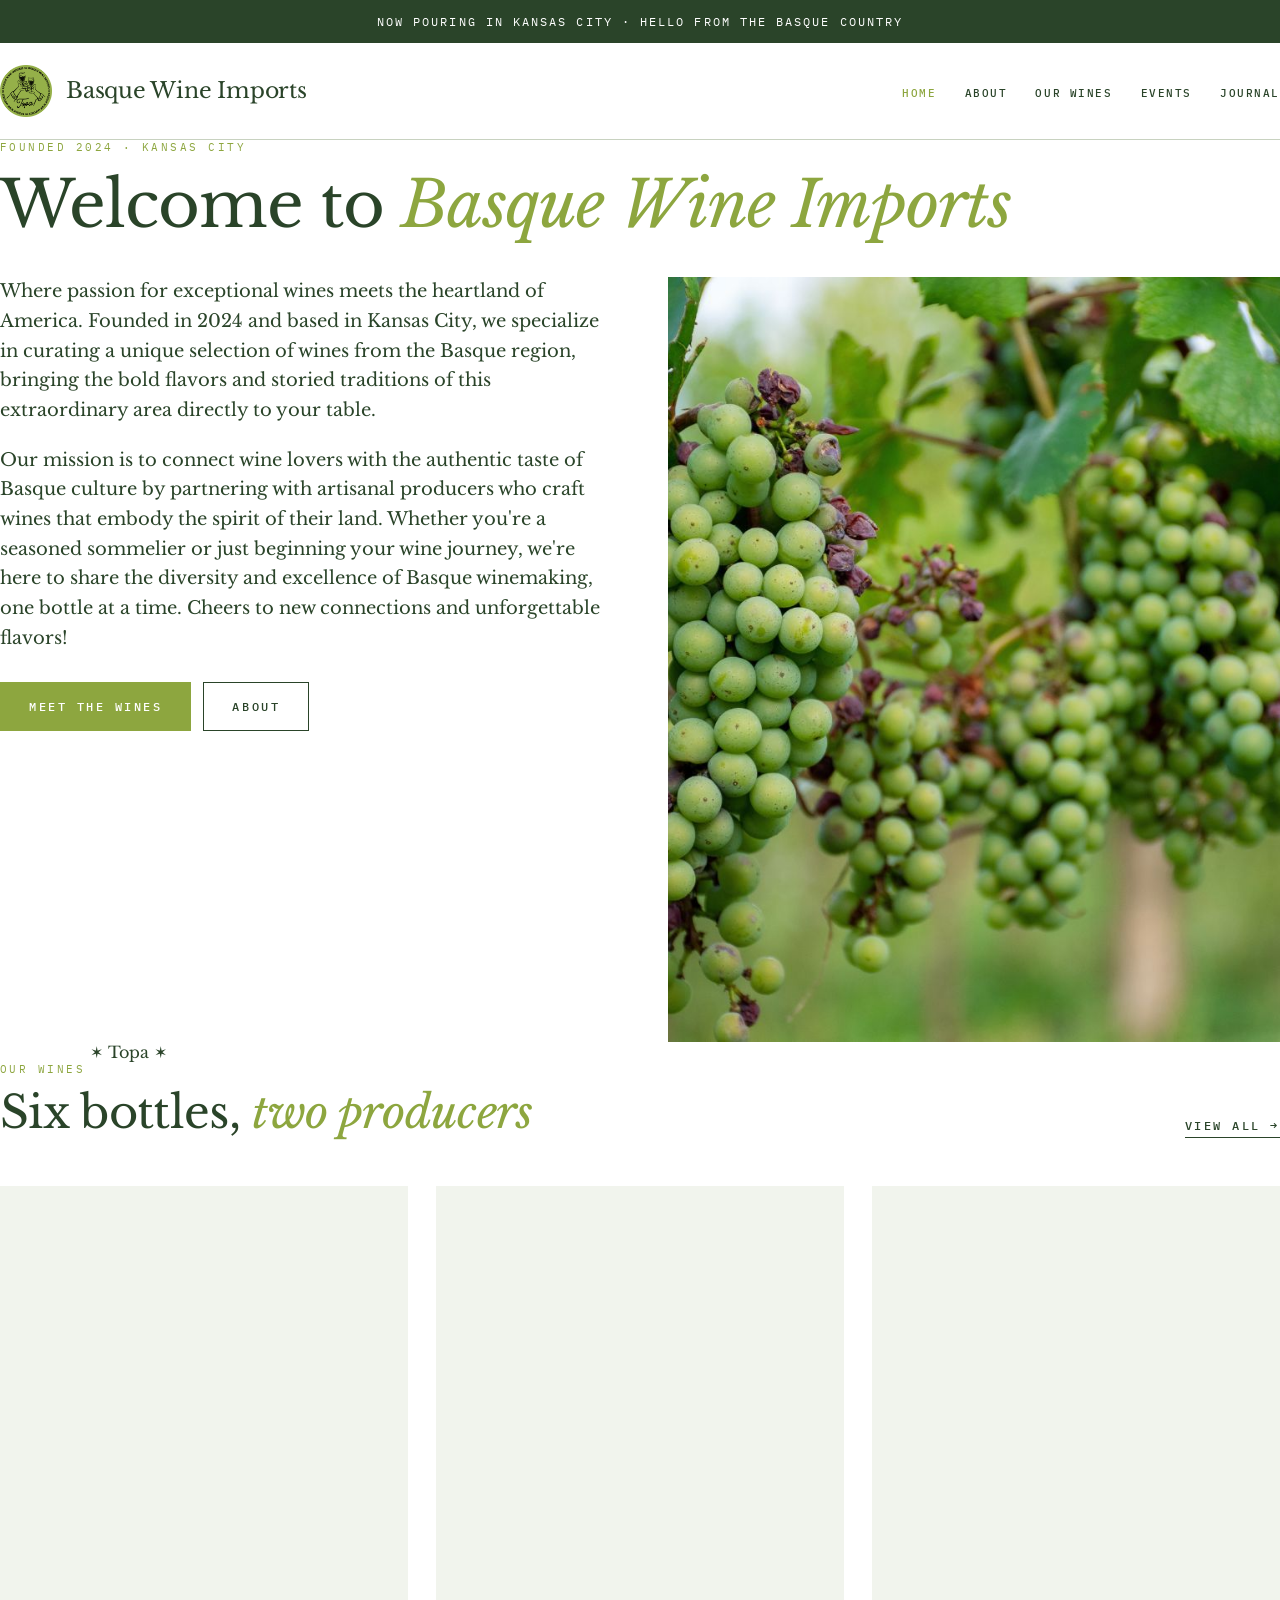
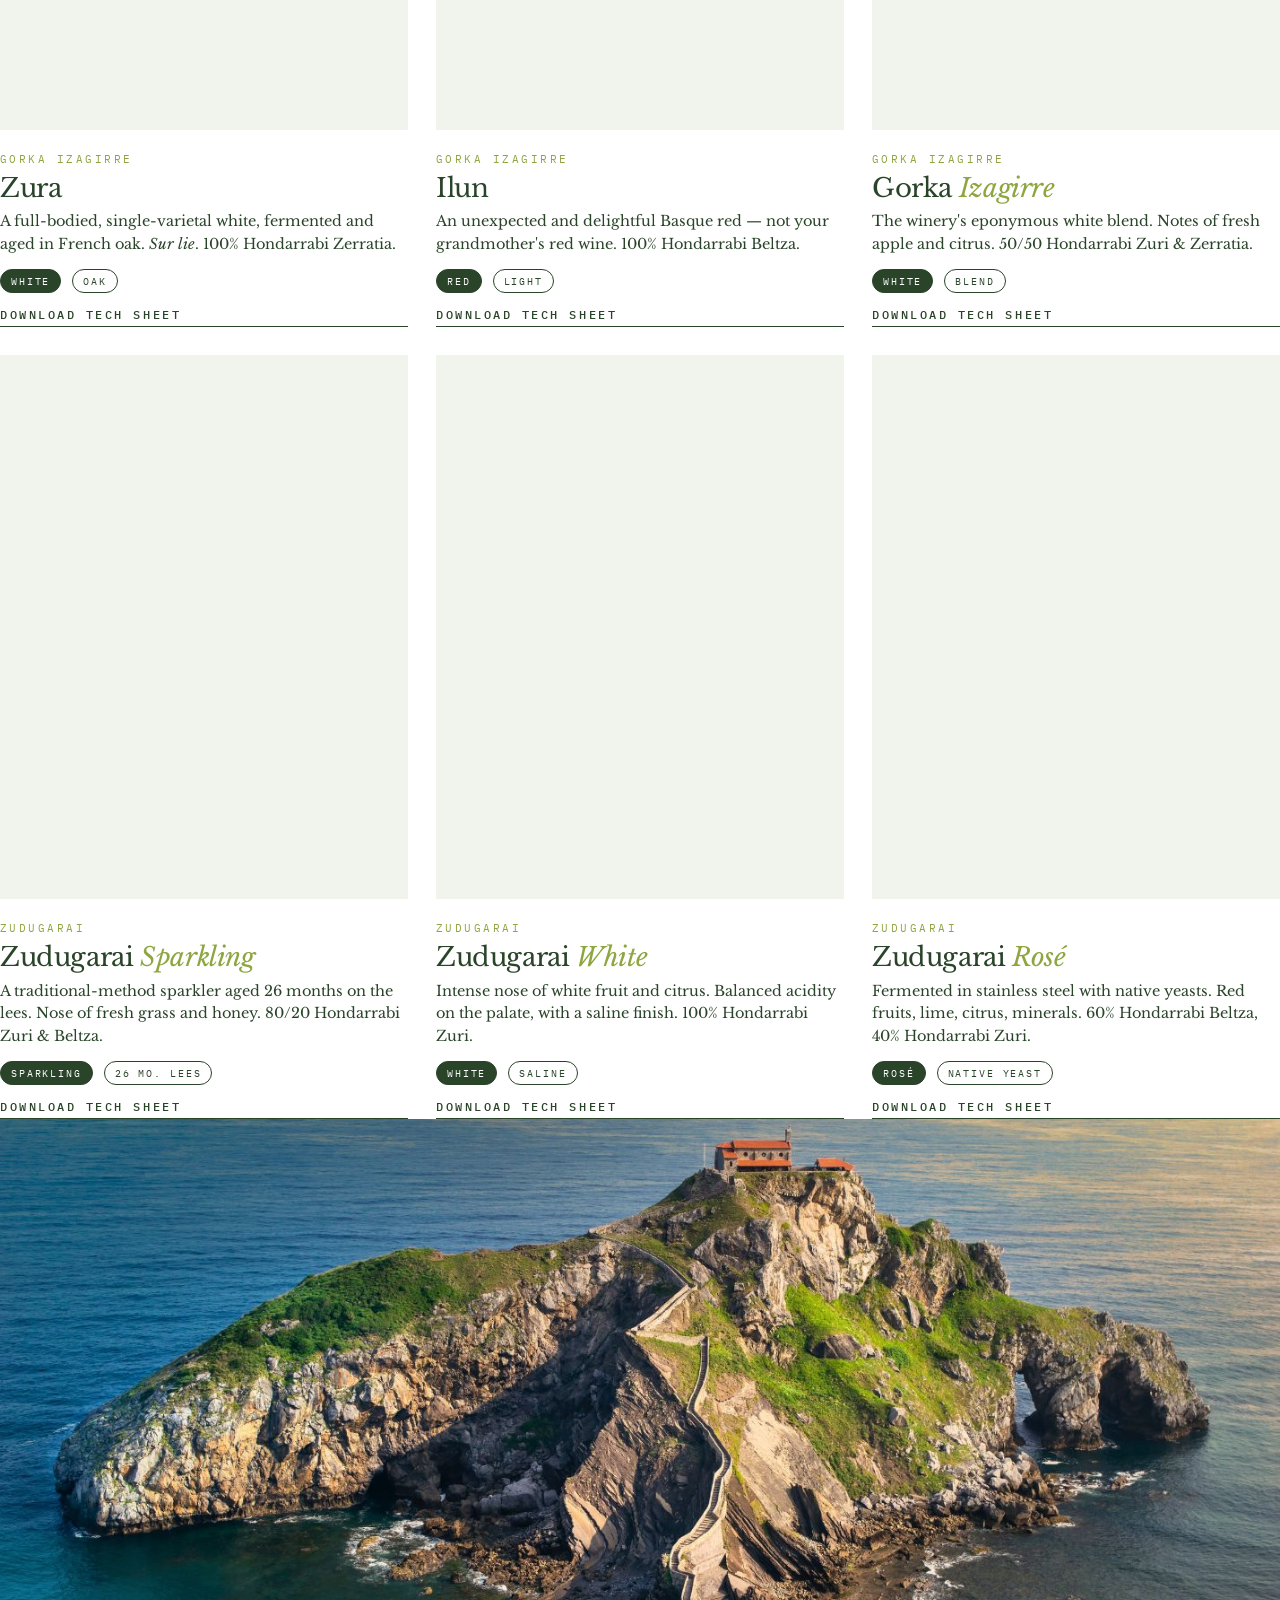
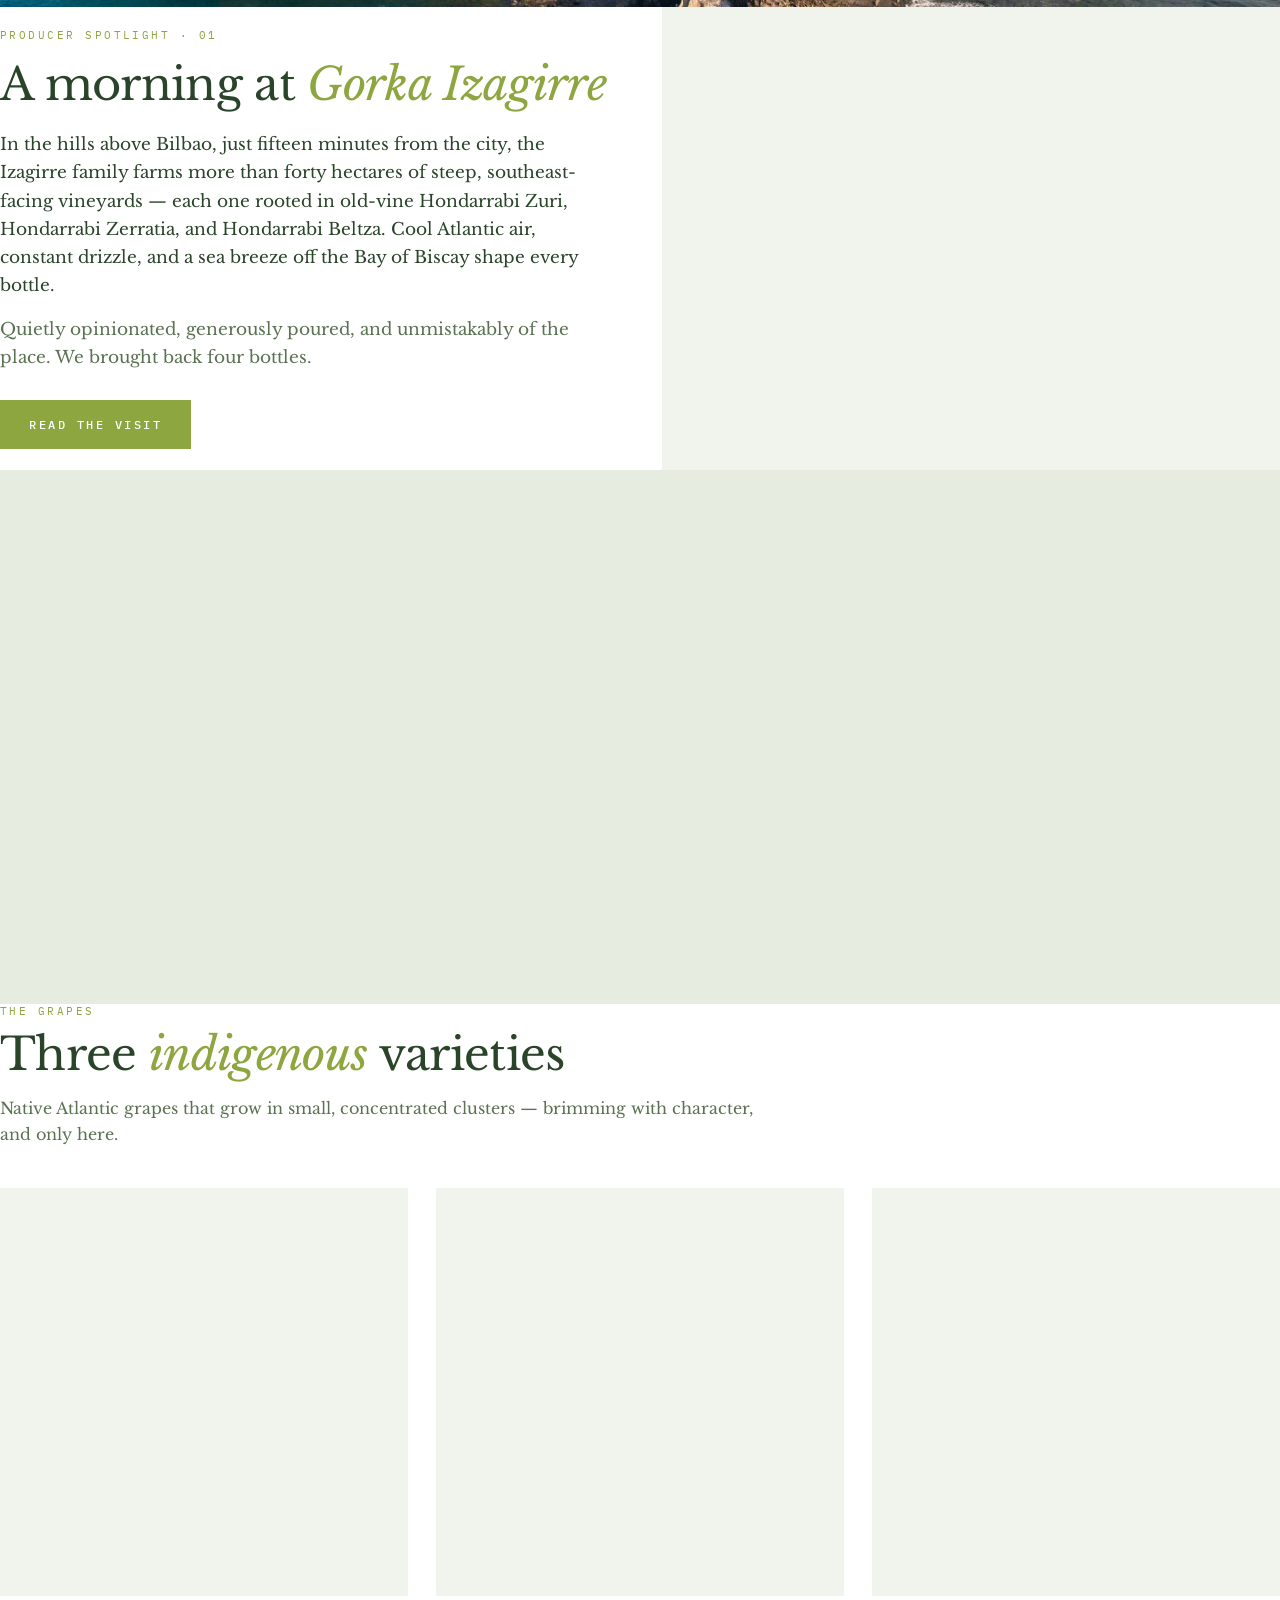
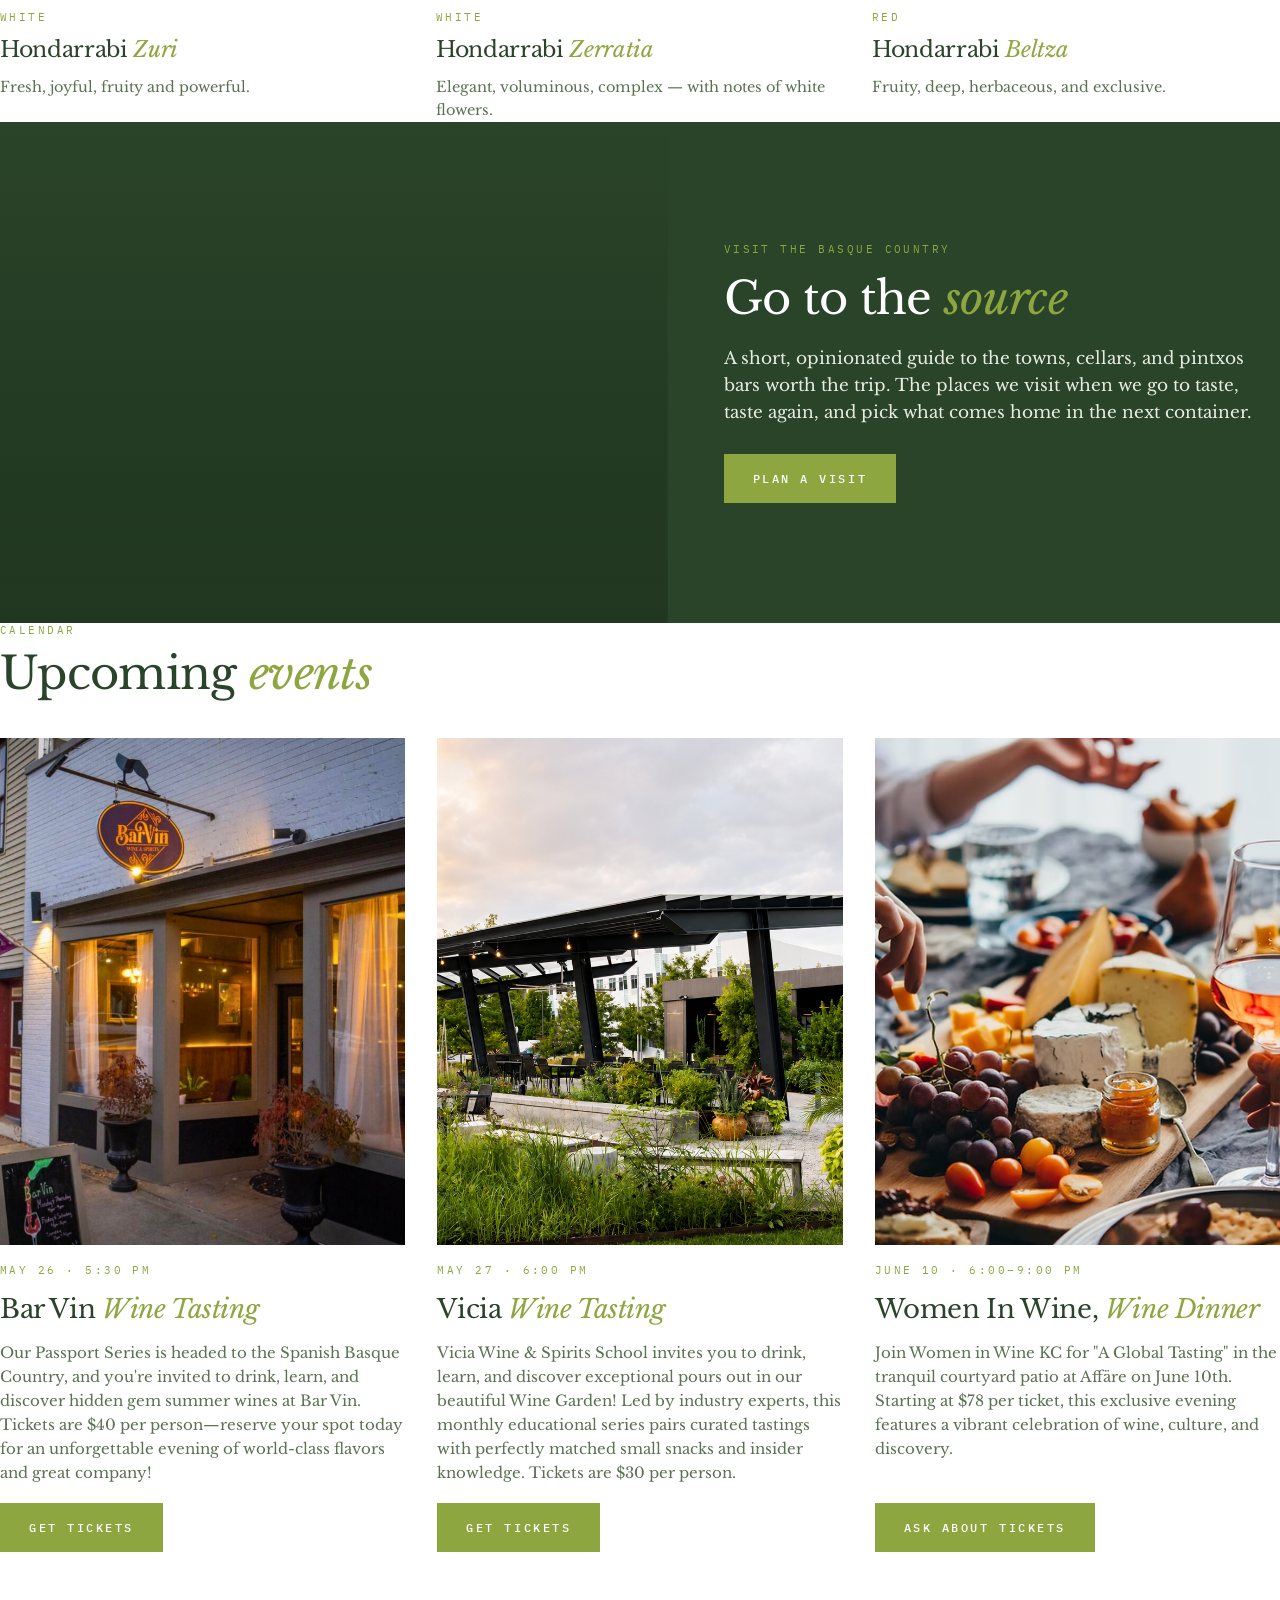
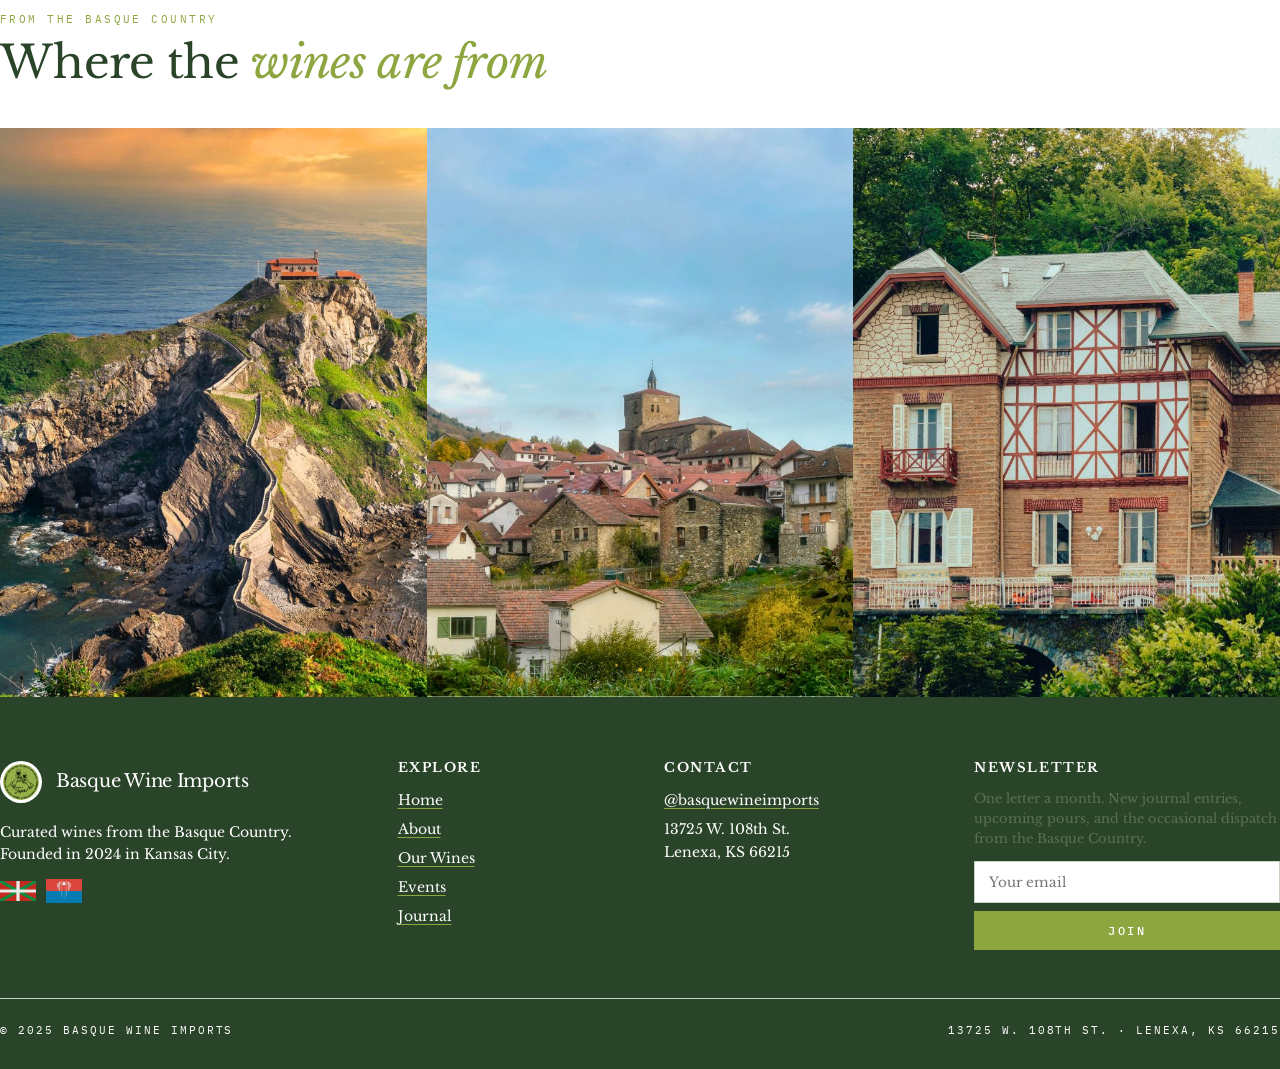
==== index.html @ 201b877d "Initial commit" ====
<!doctype html>
<html lang="en">
<head>
<meta charset="utf-8" />
<meta name="viewport" content="width=device-width, initial-scale=1" />
<title>Basque Wine Imports</title>
<link rel="preconnect" href="https://fonts.googleapis.com" />
<link rel="preconnect" href="https://fonts.gstatic.com" crossorigin />
<link href="https://fonts.googleapis.com/css2?family=Libre+Baskerville:ital,wght@0,400;0,700;1,400&family=IBM+Plex+Mono:wght@400;500&display=swap" rel="stylesheet" />
<style>/* Preview-only formatting nudges */
  .btn:not(.btn--tertiary) { white-space: nowrap; }
  .btn--tertiary { white-space: nowrap; }
  .nav-item a { white-space: nowrap; }
  /* Wine grid cards — consistent vertical rhythm */
  .grid-item { display: flex; flex-direction: column; }
  .grid-item > p { flex: 1; }
  .grid-item > a.btn--tertiary { margin-top: auto; }
</style>
<link rel="stylesheet" href="styles.css" />
</head>
<body>

<!-- ============ Announcement bar ============ -->
<div class="announcement-bar">
  <div class="wrap"><p style="margin:0; padding: 12px 0; text-align:center;">Now pouring in Kansas City · Hello from the Basque Country</p></div>
</div>

<!-- ============ Header ============ -->
<header class="header">
  <div class="wrap" style="display:flex; align-items:center; justify-content:space-between; padding-top: 22px; padding-bottom: 22px;">
    <div style="display:flex; align-items:center; gap: 14px;">
      <img src="assets/topa-logo.webp" alt="" style="width:52px; height:52px;" />
      <h2 class="site-title" style="margin:0; font-size: 22px;"><a href="index.html" style="text-decoration:none;">Basque Wine Imports</a></h2>
    </div>
    <nav style="display:flex; gap: 28px; flex-wrap: nowrap;">
      <div class="nav-item nav-item--active"><a href="index.html">Home</a></div>
      <div class="nav-item"><a href="about.html">About</a></div>
      <div class="nav-item"><a href="wines.html">Our Wines</a></div>
      <div class="nav-item"><a href="events.html">Events</a></div>
      <div class="nav-item"><a href="blog.html">Journal</a></div>
    </nav>
  </div>
</header>

<!-- ============ Hero / Welcome ============ -->
<section class="page-section light">
  <div class="wrap">
    <code style="display:block; margin-bottom: 18px;">Founded 2024 · Kansas City</code>
    <h1 style="margin: 0 0 40px; white-space: nowrap;">Welcome to <em>Basque Wine Imports</em></h1>
    <div style="display:grid; grid-template-columns: 1fr 1fr; gap: 56px; align-items: start;">
      <div>
        <p style="font-size: 18px; line-height: 1.65; margin: 0 0 20px;">Where passion for exceptional wines meets the heartland of America. Founded in 2024 and based in Kansas City, we specialize in curating a unique selection of wines from the Basque region, bringing the bold flavors and storied traditions of this extraordinary area directly to your table.</p>
        <p style="font-size: 18px; line-height: 1.65; margin: 0 0 28px;">Our mission is to connect wine lovers with the authentic taste of Basque culture by partnering with artisanal producers who craft wines that embody the spirit of their land. Whether you're a seasoned sommelier or just beginning your wine journey, we're here to share the diversity and excellence of Basque winemaking, one bottle at a time. Cheers to new connections and unforgettable flavors!</p>
        <div style="display:flex; gap: 12px; flex-wrap: wrap;">
          <a class="btn btn--primary btn--medium" href="wines.html">Meet the wines</a>
          <a class="btn btn--secondary btn--medium" href="about.html">About</a>
        </div>
      </div>
      <div style="aspect-ratio: 4/5; background: #E6ECE0; background-image: url('assets/grapes.jpg'); background-size: cover; background-position: center;"></div>
    </div>
  </div>
</section>

<div class="bwi-rule" style="max-width: 1180px; margin: 0 auto; padding: 0 40px;">✶ Topa ✶</div>

<!-- ============ Our Wines ============ -->
<section class="page-section light">
  <div class="wrap">
    <div style="display:flex; justify-content: space-between; align-items: flex-end; gap: 32px; margin-bottom: 48px;">
      <div>
        <code style="display:block; margin-bottom: 12px;">Our Wines</code>
        <h2 style="margin: 0; white-space: nowrap;">Six bottles, <em>two producers</em></h2>
      </div>
      <a class="btn btn--tertiary btn--medium" href="wines.html" style="flex-shrink:0;">View all →</a>
    </div>

    <div class="products collection-content-wrapper" style="display:grid; grid-template-columns: repeat(3, 1fr); gap: 28px;">

      <article class="grid-item">
        <div style="aspect-ratio: 3/4; background: #F1F4ED url('https://www.gorkaizagirre.com/wp-content/uploads/botella-zura-v2.png') center/contain no-repeat; margin-bottom: 22px;"></div>
        <code style="display:block; margin-bottom: 8px;">Gorka Izagirre</code>
        <h3 class="grid-title" style="font-size: 26px; margin: 0 0 8px;">Zura</h3>
        <p style="margin: 0 0 14px; font-size: 14.5px; line-height: 1.55;">A full-bodied, single-varietal white, fermented and aged in French oak. <em>Sur lie</em>. 100% Hondarrabi Zerratia.</p>
        <div style="margin-bottom: 14px;">
          <span class="bwi-pill bwi-pill--filled">White</span>
          <span class="bwi-pill">Oak</span>
        </div>
        <a class="btn btn--tertiary btn--small" href="assets/tech-sheets/Zura.pdf" target="_blank" rel="noopener">Download tech sheet</a>
      </article>

      <article class="grid-item">
        <div style="aspect-ratio: 3/4; background: #F1F4ED url('https://www.gorkaizagirre.com/wp-content/uploads/botella-ilun.png') center/contain no-repeat; margin-bottom: 22px;"></div>
        <code style="display:block; margin-bottom: 8px;">Gorka Izagirre</code>
        <h3 class="grid-title" style="font-size: 26px; margin: 0 0 8px;">Ilun</h3>
        <p style="margin: 0 0 14px; font-size: 14.5px; line-height: 1.55;">An unexpected and delightful Basque red — not your grandmother's red wine. 100% Hondarrabi Beltza.</p>
        <div style="margin-bottom: 14px;">
          <span class="bwi-pill bwi-pill--filled">Red</span>
          <span class="bwi-pill">Light</span>
        </div>
        <a class="btn btn--tertiary btn--small" href="assets/tech-sheets/Ilun.pdf" target="_blank" rel="noopener">Download tech sheet</a>
      </article>

      <article class="grid-item">
        <div style="aspect-ratio: 3/4; background: #F1F4ED url('https://www.gorkaizagirre.com/wp-content/uploads/botella-gorka-izagirre.png') center/contain no-repeat; margin-bottom: 22px;"></div>
        <code style="display:block; margin-bottom: 8px;">Gorka Izagirre</code>
        <h3 class="grid-title" style="font-size: 26px; margin: 0 0 8px;">Gorka <em>Izagirre</em></h3>
        <p style="margin: 0 0 14px; font-size: 14.5px; line-height: 1.55;">The winery's eponymous white blend. Notes of fresh apple and citrus. 50/50 Hondarrabi Zuri &amp; Zerratia.</p>
        <div style="margin-bottom: 14px;">
          <span class="bwi-pill bwi-pill--filled">White</span>
          <span class="bwi-pill">Blend</span>
        </div>
        <a class="btn btn--tertiary btn--small" href="assets/tech-sheets/Gorka-Izagirre.pdf" target="_blank" rel="noopener">Download tech sheet</a>
      </article>

      <article class="grid-item">
        <div style="aspect-ratio: 3/4; background: #F1F4ED url('https://txakolizudugarai.com/wp-content/uploads/2022/12/Zudugarai-brut-nature-2020-Getariako-Txakolina.png') center/contain no-repeat; margin-bottom: 22px;"></div>
        <code style="display:block; margin-bottom: 8px;">Zudugarai</code>
        <h3 class="grid-title" style="font-size: 26px; margin: 0 0 8px;">Zudugarai <em>Sparkling</em></h3>
        <p style="margin: 0 0 14px; font-size: 14.5px; line-height: 1.55;">A traditional-method sparkler aged 26 months on the lees. Nose of fresh grass and honey. 80/20 Hondarrabi Zuri &amp; Beltza.</p>
        <div style="margin-bottom: 14px;">
          <span class="bwi-pill bwi-pill--filled">Sparkling</span>
          <span class="bwi-pill">26 mo. lees</span>
        </div>
        <a class="btn btn--tertiary btn--small" href="assets/tech-sheets/Zudugarai-Sparkling.pdf" target="_blank" rel="noopener">Download tech sheet</a>
      </article>

      <article class="grid-item">
        <div style="aspect-ratio: 3/4; background: #F1F4ED url('https://txakolizudugarai.com/wp-content/uploads/2020/11/txakoli-zudugarai-blanco-getariako-txakolina.png') center/contain no-repeat; margin-bottom: 22px;"></div>
        <code style="display:block; margin-bottom: 8px;">Zudugarai</code>
        <h3 class="grid-title" style="font-size: 26px; margin: 0 0 8px;">Zudugarai <em>White</em></h3>
        <p style="margin: 0 0 14px; font-size: 14.5px; line-height: 1.55;">Intense nose of white fruit and citrus. Balanced acidity on the palate, with a saline finish. 100% Hondarrabi Zuri.</p>
        <div style="margin-bottom: 14px;">
          <span class="bwi-pill bwi-pill--filled">White</span>
          <span class="bwi-pill">Saline</span>
        </div>
        <a class="btn btn--tertiary btn--small" href="assets/tech-sheets/Zudugarai-White.pdf" target="_blank" rel="noopener">Download tech sheet</a>
      </article>

      <article class="grid-item">
        <div style="aspect-ratio: 3/4; background: #F1F4ED url('https://txakolizudugarai.com/wp-content/uploads/2020/11/txakoli-zudugarai-rosado-getariako-txakolina.png') center/contain no-repeat; margin-bottom: 22px;"></div>
        <code style="display:block; margin-bottom: 8px;">Zudugarai</code>
        <h3 class="grid-title" style="font-size: 26px; margin: 0 0 8px;">Zudugarai <em>Rosé</em></h3>
        <p style="margin: 0 0 14px; font-size: 14.5px; line-height: 1.55;">Fermented in stainless steel with native yeasts. Red fruits, lime, citrus, minerals. 60% Hondarrabi Beltza, 40% Hondarrabi Zuri.</p>
        <div style="margin-bottom: 14px;">
          <span class="bwi-pill bwi-pill--filled">Rosé</span>
          <span class="bwi-pill">Native yeast</span>
        </div>
        <a class="btn btn--tertiary btn--small" href="assets/tech-sheets/Zudugarai-Rose.pdf" target="_blank" rel="noopener">Download tech sheet</a>
      </article>

    </div>
  </div>
</section>

<!-- ============ Full-bleed photo (Basque coast) ============ -->
<section style="padding: 0;">
  <div style="aspect-ratio: 21/8; background: #E6ECE0 url('assets/gaztelugatxe.jpg') center/cover; min-height: 480px;"></div>
</section>

<!-- ============ Producer feature (Gorka Izagirre) ============ -->
<section class="page-section light">
  <div class="wrap">
    <div style="display:grid; grid-template-columns: 1fr 1.2fr; gap: 56px; align-items:center;">
      <div style="padding: 8px 0;">
        <code style="display:block; margin-bottom: 18px;">Producer Spotlight · 01</code>
        <h2 style="margin: 0 0 22px; white-space: nowrap;">A morning at <em>Gorka Izagirre</em></h2>
        <p style="font-size: 17px; line-height: 1.65; color:#2A4429; margin: 0 0 16px;">In the hills above Bilbao, just fifteen minutes from the city, the Izagirre family farms more than forty hectares of steep, southeast-facing vineyards — each one rooted in old-vine Hondarrabi Zuri, Hondarrabi Zerratia, and Hondarrabi Beltza. Cool Atlantic air, constant drizzle, and a sea breeze off the Bay of Biscay shape every bottle.</p>
        <p style="font-size: 17px; line-height: 1.65; color:#5A7152; margin: 0 0 28px;">Quietly opinionated, generously poured, and unmistakably of the place. We brought back four bottles.</p>
        <div>
          <a class="btn btn--primary btn--medium" href="blog.html#post-gorka">Read the visit</a>
        </div>
      </div>
      <div style="aspect-ratio: 4/3; background: #F1F4ED url('https://www.gorkaizagirre.com/wp-content/uploads/bodega-portada.jpg') center/cover;"></div>
    </div>
  </div>
</section>

<!-- ============ Gorka Izagirre photo strip ============ -->
<section style="padding: 0;">
  <div style="display:grid; grid-template-columns: 1fr 1fr 1fr; gap: 0;">
    <div style="aspect-ratio: 4/5; background: #E6ECE0 url('https://www.gorkaizagirre.com/wp-content/uploads/vinedos-1.jpg') center/cover;"></div>
    <div style="aspect-ratio: 4/5; background: #E6ECE0 url('https://www.gorkaizagirre.com/wp-content/uploads/bodega-card-4.jpg') center/cover;"></div>
    <div style="aspect-ratio: 4/5; background: #E6ECE0 url('https://www.gorkaizagirre.com/wp-content/uploads/gorka-izagirre-home-momento.jpg') center/cover;"></div>
  </div>
</section>

<!-- ============ Hondarrabi varieties ============ -->
<section class="page-section light">
  <div class="wrap">
    <div style="margin-bottom: 40px; max-width: 70ch;">
      <code style="display:block; margin-bottom: 12px;">The Grapes</code>
      <h2 style="margin: 0 0 16px; white-space: nowrap;">Three <em>indigenous</em> varieties</h2>
      <p style="font-size: 16px; line-height: 1.65; color:#5A7152; margin: 0;">Native Atlantic grapes that grow in small, concentrated clusters — brimming with character, and only here.</p>
    </div>
    <div style="display:grid; grid-template-columns: repeat(3, 1fr); gap: 28px;">
      <article style="display:flex; flex-direction:column; gap: 14px;">
        <div style="aspect-ratio: 1/1; background: #F1F4ED url('https://www.gorkaizagirre.com/wp-content/uploads/vinedos-hondarrabi-zuri.jpg') center/cover;"></div>
        <code style="display:block;">White</code>
        <h3 style="font-size: 22px; margin: 0;">Hondarrabi <em>Zuri</em></h3>
        <p style="margin: 0; font-size: 14.5px; line-height: 1.6; color:#5A7152;">Fresh, joyful, fruity and powerful.</p>
      </article>
      <article style="display:flex; flex-direction:column; gap: 14px;">
        <div style="aspect-ratio: 1/1; background: #F1F4ED url('https://www.gorkaizagirre.com/wp-content/uploads/vinedos-hondarrabi-zerratia.jpg') center/cover;"></div>
        <code style="display:block;">White</code>
        <h3 style="font-size: 22px; margin: 0;">Hondarrabi <em>Zerratia</em></h3>
        <p style="margin: 0; font-size: 14.5px; line-height: 1.6; color:#5A7152;">Elegant, voluminous, complex — with notes of white flowers.</p>
      </article>
      <article style="display:flex; flex-direction:column; gap: 14px;">
        <div style="aspect-ratio: 1/1; background: #F1F4ED url('https://www.gorkaizagirre.com/wp-content/uploads/vinedos-hondarrabi-beltza.jpg') center/cover;"></div>
        <code style="display:block;">Red</code>
        <h3 style="font-size: 22px; margin: 0;">Hondarrabi <em>Beltza</em></h3>
        <p style="margin: 0; font-size: 14.5px; line-height: 1.6; color:#5A7152;">Fruity, deep, herbaceous, and exclusive.</p>
      </article>
    </div>
  </div>
</section>

<!-- ============ Visit the Basque Country ============ -->
<section class="page-section dark" style="background:#2A4429; color:#FFFFFF;">
  <div class="wrap" style="display:grid; grid-template-columns: 1.2fr 1fr; gap: 56px; align-items:center;">
    <div style="background-image: url('https://images.squarespace-cdn.com/content/v1/67842d17afa23d688ef14f3f/91903890-eb4f-4409-9a86-0eae2a37b13c/3+of+5.jpg?format=2500w'), linear-gradient(180deg, #2A4429, #1a2d19); background-size: cover; background-position: center; aspect-ratio: 4/3; position: relative;">
      <div style="position:absolute; inset:0; background: linear-gradient(180deg, rgba(42,68,41,0.15) 0%, rgba(42,68,41,0.45) 100%);"></div>
    </div>
    <div style="color:#FFFFFF;">
      <code style="display:block; margin-bottom: 18px; color:#8DA63F;">Visit the Basque Country</code>
      <h2 style="margin: 0 0 22px; color:#FFFFFF; white-space: nowrap;">Go to the <em style="color:#8DA63F;">source</em></h2>
      <p style="font-size: 17px; line-height: 1.6; color:#E6ECE0; margin: 0 0 28px;">A short, opinionated guide to the towns, cellars, and pintxos bars worth the trip. The places we visit when we go to taste, taste again, and pick what comes home in the next container.</p>
      <div>
        <a class="btn btn--primary btn--medium" href="events.html#trip-2027">Plan a visit</a>
      </div>
    </div>
  </div>
</section>

<!-- ============ Upcoming Events ============ -->
<section class="page-section light">
  <div class="wrap">
    <div style="margin-bottom: 40px;">
      <code style="display:block; margin-bottom: 12px;">Calendar</code>
      <h2 style="margin: 0; white-space: nowrap;">Upcoming <em>events</em></h2>
    </div>

    <div style="display:grid; grid-template-columns: repeat(3, 1fr); gap: 32px;">

      <article style="display:flex; flex-direction:column; gap: 18px;">
        <div style="aspect-ratio: 4/5; background: #F1F4ED url('assets/bar-vin.jpg') center/cover;"></div>
        <code style="display:block;">May 26 · 5:30 PM</code>
        <h3 style="font-size: 26px; margin: 0;">Bar Vin <em>Wine Tasting</em></h3>
        <p style="margin: 0; font-size: 15px; line-height: 1.6; color:#5A7152;">Our Passport Series is headed to the Spanish Basque Country, and you're invited to drink, learn, and discover hidden gem summer wines at Bar Vin. Tickets are $40 per person—reserve your spot today for an unforgettable evening of world-class flavors and great company!</p>
        <div style="margin-top: auto;">
          <a class="btn btn--primary btn--small" href="https://square.link/u/QClNl3Ca" target="_blank" rel="noopener">Get tickets</a>
        </div>
      </article>

      <article style="display:flex; flex-direction:column; gap: 18px;">
        <div style="aspect-ratio: 4/5; background: #F1F4ED url('assets/vicia-garden.jpg') center/cover;"></div>
        <code style="display:block;">May 27 · 6:00 PM</code>
        <h3 style="font-size: 26px; margin: 0;">Vicia <em>Wine Tasting</em></h3>
        <p style="margin: 0; font-size: 15px; line-height: 1.6; color:#5A7152;">Vicia Wine &amp; Spirits School invites you to drink, learn, and discover exceptional pours out in our beautiful Wine Garden! Led by industry experts, this monthly educational series pairs curated tastings with perfectly matched small snacks and insider knowledge. Tickets are $30 per person.</p>
        <div style="margin-top: auto;">
          <a class="btn btn--primary btn--small" href="https://www.opentable.com/r/vicia-saint-louis" target="_blank" rel="noopener">Get tickets</a>
        </div>
      </article>

      <article style="display:flex; flex-direction:column; gap: 18px;">
        <div style="aspect-ratio: 4/5; background: #F1F4ED url('assets/women-in-wine.avif') center/cover;"></div>
        <code style="display:block;">June 10 · 6:00–9:00 PM</code>
        <h3 style="font-size: 26px; margin: 0;">Women In Wine, <em>Wine Dinner</em></h3>
        <p style="margin: 0; font-size: 15px; line-height: 1.6; color:#5A7152;">Join Women in Wine KC for "A Global Tasting" in the tranquil courtyard patio at Affäre on June 10th. Starting at $78 per ticket, this exclusive evening features a vibrant celebration of wine, culture, and discovery.</p>
        <div style="margin-top: auto;">
          <a class="btn btn--primary btn--small" href="about.html#contact">Ask about tickets</a>
        </div>
      </article>

    </div>
  </div>
</section>

<!-- ============ Photo gallery before footer ============ -->
<section class="page-section light" style="padding-top: 60px; padding-bottom: 0;">
  <div class="wrap" style="margin-bottom: 40px;">
    <code style="display:block; margin-bottom: 12px;">From the Basque Country</code>
    <h2 style="margin: 0; white-space: nowrap;">Where the <em>wines are from</em></h2>
  </div>
</section>

<!-- ============ Photo strip (Basque country) ============ -->
<section style="padding: 0;">
  <div style="display:grid; grid-template-columns: repeat(3, 1fr); gap: 0;">
    <div style="aspect-ratio: 3/4; background:#E6ECE0 url('assets/gaztelugatxe.jpg') center/cover;"></div>
    <div style="aspect-ratio: 3/4; background:#E6ECE0 url('assets/basque-village.jpg') center/cover;"></div>
    <div style="aspect-ratio: 3/4; background:#E6ECE0 url('assets/basque-villa.jpg') center/cover;"></div>
  </div>
</section>

<!-- ============ Footer ============ -->
<footer class="site-footer">
  <div class="wrap" style="padding: 64px 0 32px;">
    <div style="display:grid; grid-template-columns: 1.6fr 1fr 1.2fr 1.4fr; gap: 48px; align-items: start;">
      <div>
        <div style="display:flex; align-items:center; gap: 14px; margin-bottom: 18px;">
          <img src="assets/topa-logo.webp" alt="" style="width:42px; height:42px; background:#FFFFFF; border-radius: 999px; padding: 3px;" />
          <h3 style="font-size: 18px; margin: 0; white-space: nowrap;">Basque Wine Imports</h3>
        </div>
        <p style="font-size: 14px; line-height: 1.6; max-width: 38ch;">Curated wines from the Basque Country. Founded in 2024 in Kansas City.</p>
        <div style="display: flex; gap: 10px; align-items: center; margin-top: 14px;">
          <img src="assets/basque-flag.png" alt="Ikurriña — Basque flag" title="Topa — a nod to the Basque Country" style="width: 36px; height: auto; display: block; opacity: 0.9;" />
          <img src="assets/kc-flag.png" alt="Kansas City flag" title="Home base — Kansas City" style="width: 36px; height: auto; display: block; opacity: 0.9;" />
        </div>
      </div>
      <div>
        <h4 style="font-size: 13px; margin: 0 0 14px; letter-spacing: 0.12em; text-transform: uppercase;">Explore</h4>
        <p style="margin: 6px 0; font-size: 14px;"><a href="index.html">Home</a></p>
        <p style="margin: 6px 0; font-size: 14px;"><a href="about.html">About</a></p>
        <p style="margin: 6px 0; font-size: 14px;"><a href="wines.html">Our Wines</a></p>
        <p style="margin: 6px 0; font-size: 14px;"><a href="events.html">Events</a></p>
        <p style="margin: 6px 0; font-size: 14px;"><a href="blog.html">Journal</a></p>
      </div>
      <div>
        <h4 style="font-size: 13px; margin: 0 0 14px; letter-spacing: 0.12em; text-transform: uppercase;">Contact</h4>
        <p style="margin: 6px 0; font-size: 14px;"><a href="http://instagram.com/basquewineimports">@basquewineimports</a></p>
        <p style="margin: 6px 0; font-size: 14px;">13725 W. 108th St.<br/>Lenexa, KS 66215</p>
      </div>
      <div>
        <h4 style="font-size: 13px; margin: 0 0 14px; letter-spacing: 0.12em; text-transform: uppercase;">Newsletter</h4>
        <p style="font-size: 13px; line-height: 1.55; margin: 0 0 12px; color:#5A7152;">One letter a month. New journal entries, upcoming pours, and the occasional dispatch from the Basque Country.</p>
        <div class="form-wrapper newsletter-form">
          <div style="display:flex; flex-direction: column; gap: 8px;">
            <input class="newsletter-input" type="email" placeholder="Your email" style="width:100%; padding: 0.7rem 0.85rem !important; font-size: 0.85rem !important;" />
            <button class="btn btn--primary btn--small" type="button" style="padding: 0.7rem 1rem !important;">Join</button>
          </div>
        </div>
      </div>
    </div>
    <hr style="margin: 48px 0 24px;" />
    <div style="display:flex; justify-content: space-between; font-family: 'IBM Plex Mono', monospace; font-size: 11px; letter-spacing:0.18em; text-transform: uppercase;">
      <span>© 2025 Basque Wine Imports</span>
      <span>13725 W. 108th St. · Lenexa, KS 66215</span>
    </div>
  </div>
</footer>

</body>
</html>
---- styles.css ----
/* ============================================================
   BASQUE WINE IMPORTS
   Design tokens · type scale · core components
   ------------------------------------------------------------
   Palette:  Moss & Forest
   Type:     Libre Baskerville (serif) + IBM Plex Mono (labels)
   ============================================================ */

@import url('https://fonts.googleapis.com/css2?family=Libre+Baskerville:ital,wght@0,400;0,700;1,400&family=IBM+Plex+Mono:wght@400;500&display=swap');

:root {
  --moss:    #8DA63F;   /* accent — logo green */
  --forest:  #2A4429;   /* anchor — headings & text */
  --sage:    #5A7152;   /* muted text */
  --mist:    #E6ECE0;   /* surface — cards, callouts */
  --rule:    #C8D2C0;   /* hairline borders */
  --white:   #FFFFFF;
}

* { box-sizing: border-box; }

body {
  margin: 0;
  background: var(--white);
  color: var(--forest);
  font-family: "Libre Baskerville", "Hoefler Text", Georgia, serif;
  -webkit-font-smoothing: antialiased;
  text-rendering: optimizeLegibility;
}

/* ---------- Typography ---------- */

h1, h2, h3, h4, h5, h6 {
  font-family: "Libre Baskerville", "Hoefler Text", Georgia, serif;
  color: var(--forest);
  font-weight: 400;
  letter-spacing: -0.015em;
  line-height: 1.1;
  margin: 0 0 0.6em;
}

h1 { font-size: clamp(2.5rem, 5vw, 4.5rem); line-height: 1.02; }
h2 { font-size: clamp(2rem, 3.5vw, 3rem); }
h3 { font-size: clamp(1.5rem, 2.4vw, 2rem); }
h4 { font-size: 1.4rem; font-weight: 700; letter-spacing: 0; }

/* Italics in headings get the moss accent */
h1 em, h2 em, h3 em, h4 em,
h1 i,  h2 i,  h3 i,  h4 i {
  font-style: italic;
  color: var(--moss);
}

p, li { line-height: 1.65; }

/* Eyebrows / small caps labels — wrap text in <code>. */
code {
  font-family: "IBM Plex Mono", ui-monospace, "SFMono-Regular", Menlo, monospace;
  font-size: 0.7rem;
  letter-spacing: 0.22em;
  text-transform: uppercase;
  color: var(--moss);
  background: transparent;
  padding: 0;
}

figcaption {
  font-family: "Libre Baskerville", Georgia, serif;
  font-style: italic;
  font-size: 0.85rem;
  color: var(--sage);
  line-height: 1.5;
}

blockquote {
  font-family: "Libre Baskerville", Georgia, serif;
  font-style: italic;
  color: var(--forest);
  border-left: 2px solid var(--moss);
  padding-left: 1.5rem;
  font-size: 1.3rem;
  line-height: 1.45;
  margin: 2rem 0;
}

/* ---------- Links ---------- */

a {
  color: var(--forest);
  text-decoration: underline;
  text-decoration-color: var(--moss);
  text-decoration-thickness: 1px;
  text-underline-offset: 3px;
  transition: color 160ms ease, text-decoration-color 160ms ease;
}
a:hover {
  color: var(--moss);
  text-decoration-color: var(--forest);
}

/* ---------- Header & nav ---------- */

.header {
  background: var(--white);
  border-bottom: 1px solid var(--rule);
}

.site-title,
.site-title a {
  font-family: "Libre Baskerville", Georgia, serif;
  font-weight: 400;
  color: var(--forest);
  letter-spacing: -0.01em;
  text-decoration: none;
}

.nav-item a {
  font-family: "IBM Plex Mono", monospace;
  font-size: 0.7rem;
  letter-spacing: 0.14em;
  text-transform: uppercase;
  color: var(--forest);
  text-decoration: none;
  font-weight: 500;
  white-space: nowrap;
  transition: color 160ms ease;
}
.nav-item a:hover,
.nav-item--active a {
  color: var(--moss);
}

/* ---------- Announcement bar ---------- */

.announcement-bar {
  background: var(--forest);
  color: var(--white);
}
.announcement-bar p {
  font-family: "IBM Plex Mono", monospace;
  font-size: 0.72rem;
  letter-spacing: 0.18em;
  text-transform: uppercase;
  color: var(--white);
}

/* ---------- Buttons ---------- */

.btn,
.btn--small,
.btn--medium,
.btn--large {
  display: inline-block;
  font-family: "IBM Plex Mono", monospace;
  font-weight: 500;
  letter-spacing: 0.22em;
  text-transform: uppercase;
  font-size: 0.72rem;
  border: 1px solid transparent;
  border-radius: 0;
  padding: 1rem 1.75rem;
  text-decoration: none;
  cursor: pointer;
  transition: background 160ms ease, color 160ms ease, border-color 160ms ease;
}

.btn--primary {
  background: var(--moss);
  border-color: var(--moss);
  color: var(--white);
}
.btn--primary:hover {
  background: var(--forest);
  border-color: var(--forest);
  color: var(--white);
}

.btn--secondary {
  background: transparent;
  color: var(--forest);
  border-color: var(--forest);
}
.btn--secondary:hover {
  background: var(--forest);
  color: var(--white);
  border-color: var(--forest);
}

.btn--tertiary {
  padding: 0;
  border: none;
  background: transparent;
  color: var(--forest);
  position: relative;
  display: inline-block;
}
.btn--tertiary::after {
  content: "";
  display: block;
  height: 1px;
  background: currentColor;
  margin-top: 4px;
}
.btn--tertiary:hover { color: var(--moss); }

/* On dark green sections */
.on-dark--primary {
  background: var(--moss);
  border-color: var(--moss);
  color: #1a2d19;
}
.on-dark--primary:hover {
  background: var(--white);
  border-color: var(--white);
  color: #1a2d19;
}
.on-dark--secondary {
  background: transparent;
  border-color: var(--white);
  color: var(--white);
}
.on-dark--secondary:hover {
  background: var(--white);
  color: #1a2d19;
  border-color: var(--white);
}

/* ---------- Forms ---------- */

input[type="text"],
input[type="email"],
textarea,
select,
.newsletter-input {
  font-family: "Libre Baskerville", Georgia, serif;
  border: 1px solid var(--rule);
  border-radius: 0;
  background: var(--white);
  color: var(--forest);
  padding: 0.85rem 1rem;
  font-size: 0.95rem;
  box-shadow: none;
  outline: none;
  transition: border-color 160ms ease;
}
input:focus,
textarea:focus,
select:focus,
.newsletter-input:focus {
  border-color: var(--moss);
}

/* ---------- Footer ---------- */

.site-footer {
  background: var(--forest);
  color: var(--white);
}
.site-footer * { color: var(--white); }
.site-footer h1,
.site-footer h2,
.site-footer h3,
.site-footer h4 { color: var(--white); }
.site-footer a {
  color: var(--white);
  text-decoration-color: var(--moss);
}
.site-footer a:hover { color: var(--moss); }

/* ---------- Pills ---------- */

.bwi-pill {
  display: inline-block;
  font-family: "IBM Plex Mono", monospace;
  font-size: 0.65rem;
  letter-spacing: 0.18em;
  text-transform: uppercase;
  padding: 4px 10px;
  border-radius: 999px;
  border: 1px solid var(--forest);
  color: var(--forest);
  margin-right: 6px;
  white-space: nowrap;
}
.bwi-pill--moss {
  border-color: var(--moss);
  color: var(--moss);
}
.bwi-pill--filled {
  background: var(--forest);
  color: var(--white);
  border-color: var(--forest);
}

/* ---------- Utility ---------- */

hr {
  border: none;
  border-top: 1px solid var(--rule);
  margin: 2rem 0;
}

::selection {
  background: var(--moss);
  color: var(--white);
}
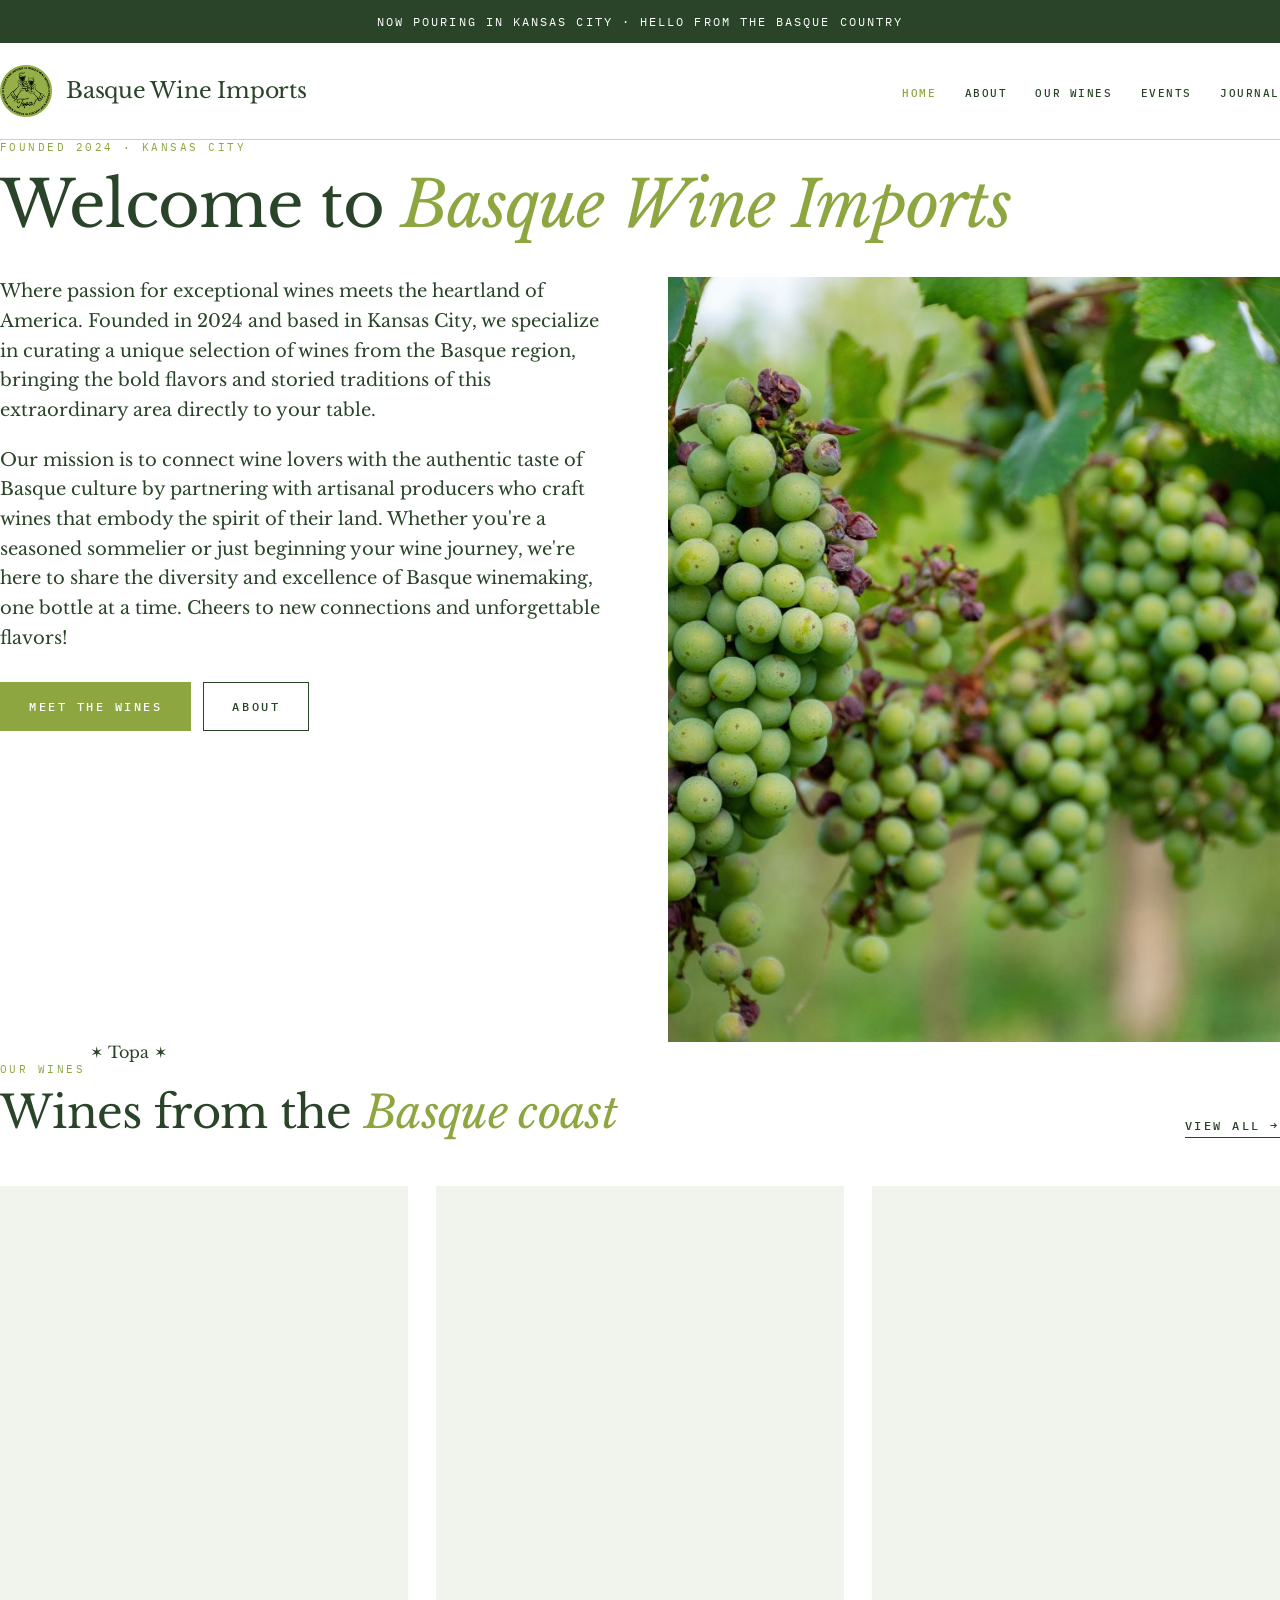
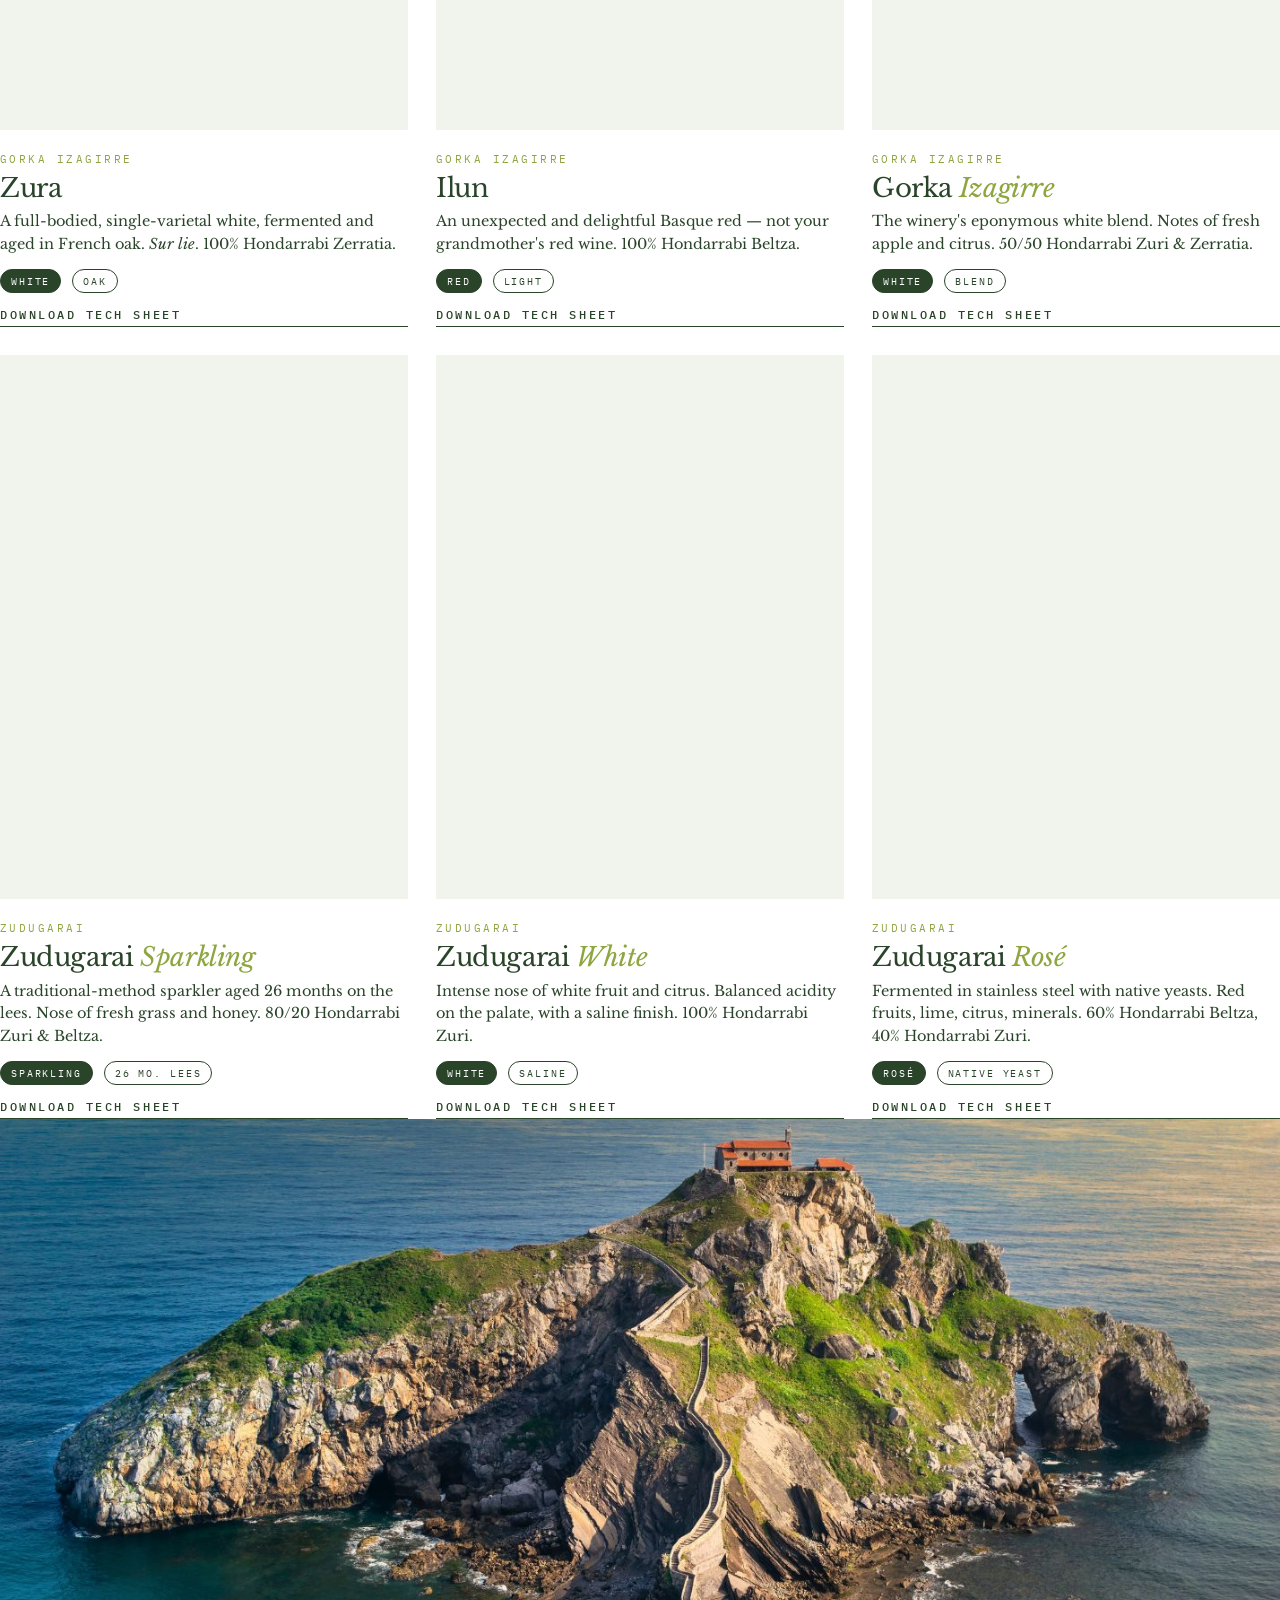
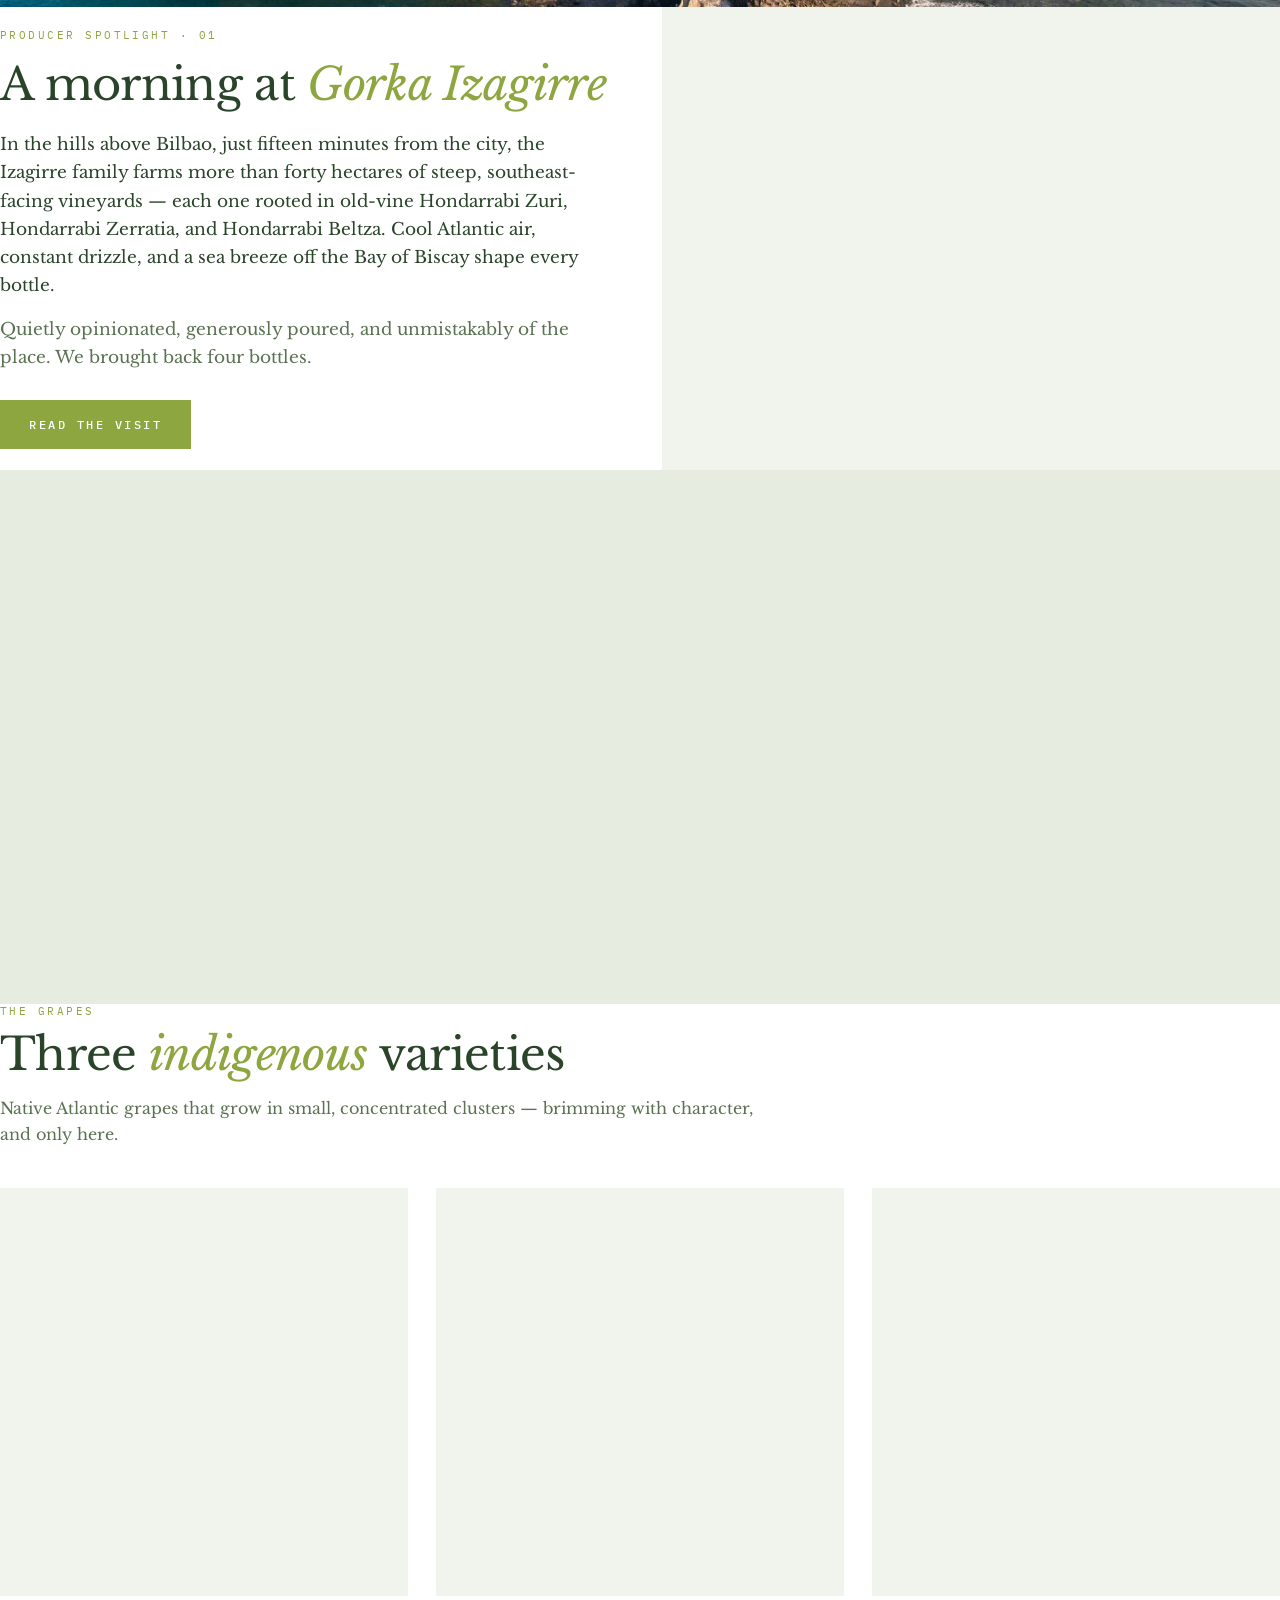
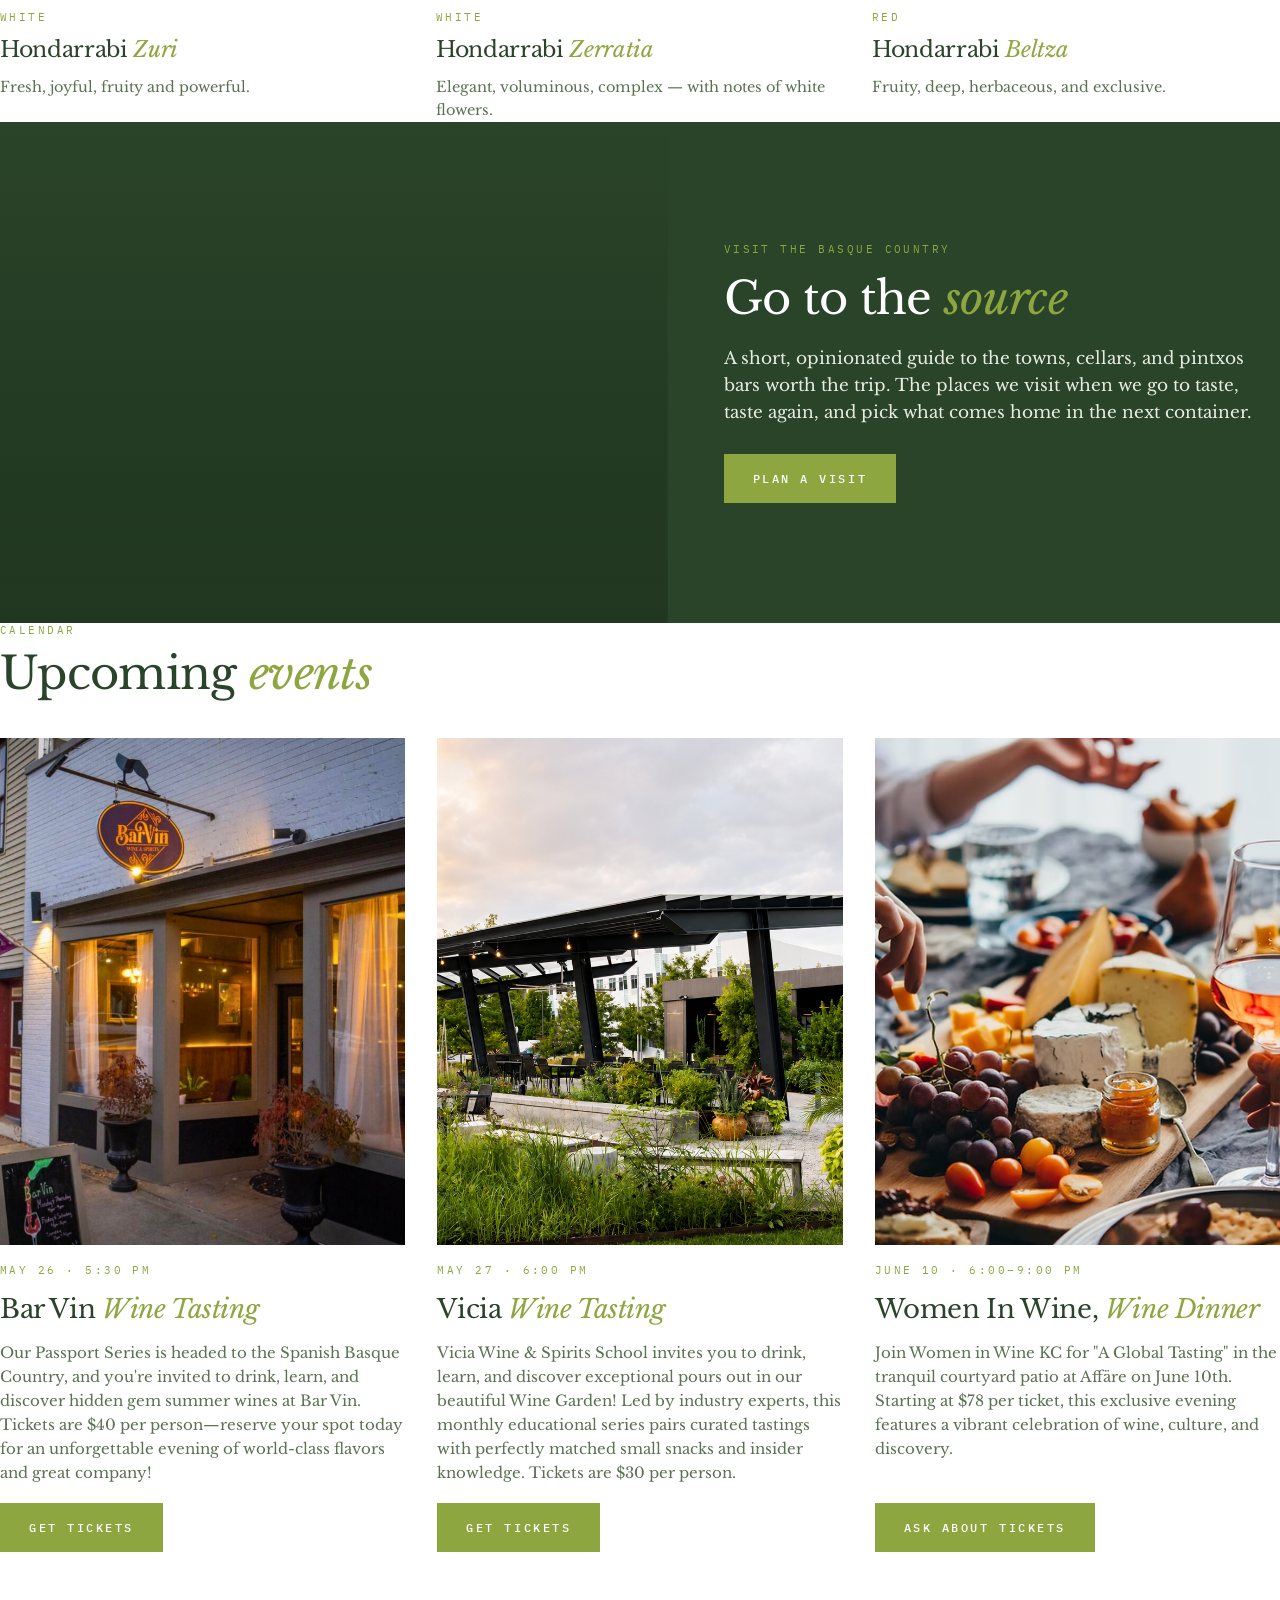
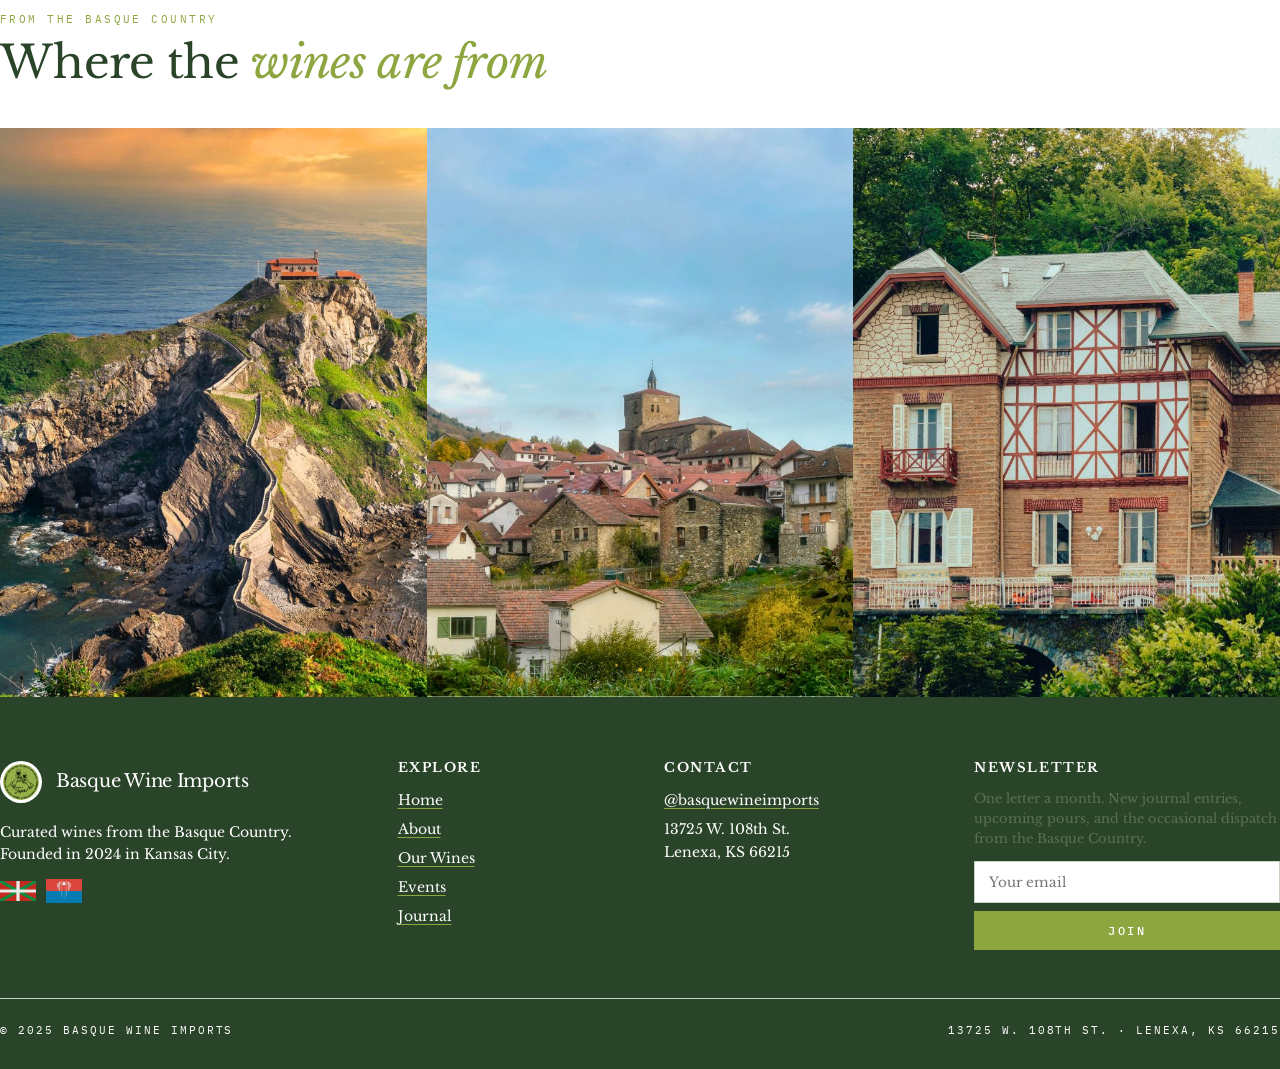
==== commit 23de048b: "Homepage: fix margins + update wines section heading" ====
--- a/index.html
+++ b/index.html
@@ -69,7 +69,7 @@
     <div style="display:flex; justify-content: space-between; align-items: flex-end; gap: 32px; margin-bottom: 48px;">
       <div>
         <code style="display:block; margin-bottom: 12px;">Our Wines</code>
-        <h2 style="margin: 0; white-space: nowrap;">Six bottles, <em>two producers</em></h2>
+        <h2 style="margin: 0; white-space: nowrap;">Wines from the <em>Basque coast</em></h2>
       </div>
       <a class="btn btn--tertiary btn--medium" href="wines.html" style="flex-shrink:0;">View all →</a>
     </div>
@@ -318,7 +318,7 @@
       </div>
       <div>
         <h4 style="font-size: 13px; margin: 0 0 14px; letter-spacing: 0.12em; text-transform: uppercase;">Contact</h4>
-        <p style="margin: 6px 0; font-size: 14px;"><a href="http://instagram.com/basquewineimports">@basquewineimports</a></p>
+        <p style="margin: 6px 0; font-size: 14px;"><a href="https://instagram.com/basquewineimports">@basquewineimports</a></p>
         <p style="margin: 6px 0; font-size: 14px;">13725 W. 108th St.<br/>Lenexa, KS 66215</p>
       </div>
       <div>
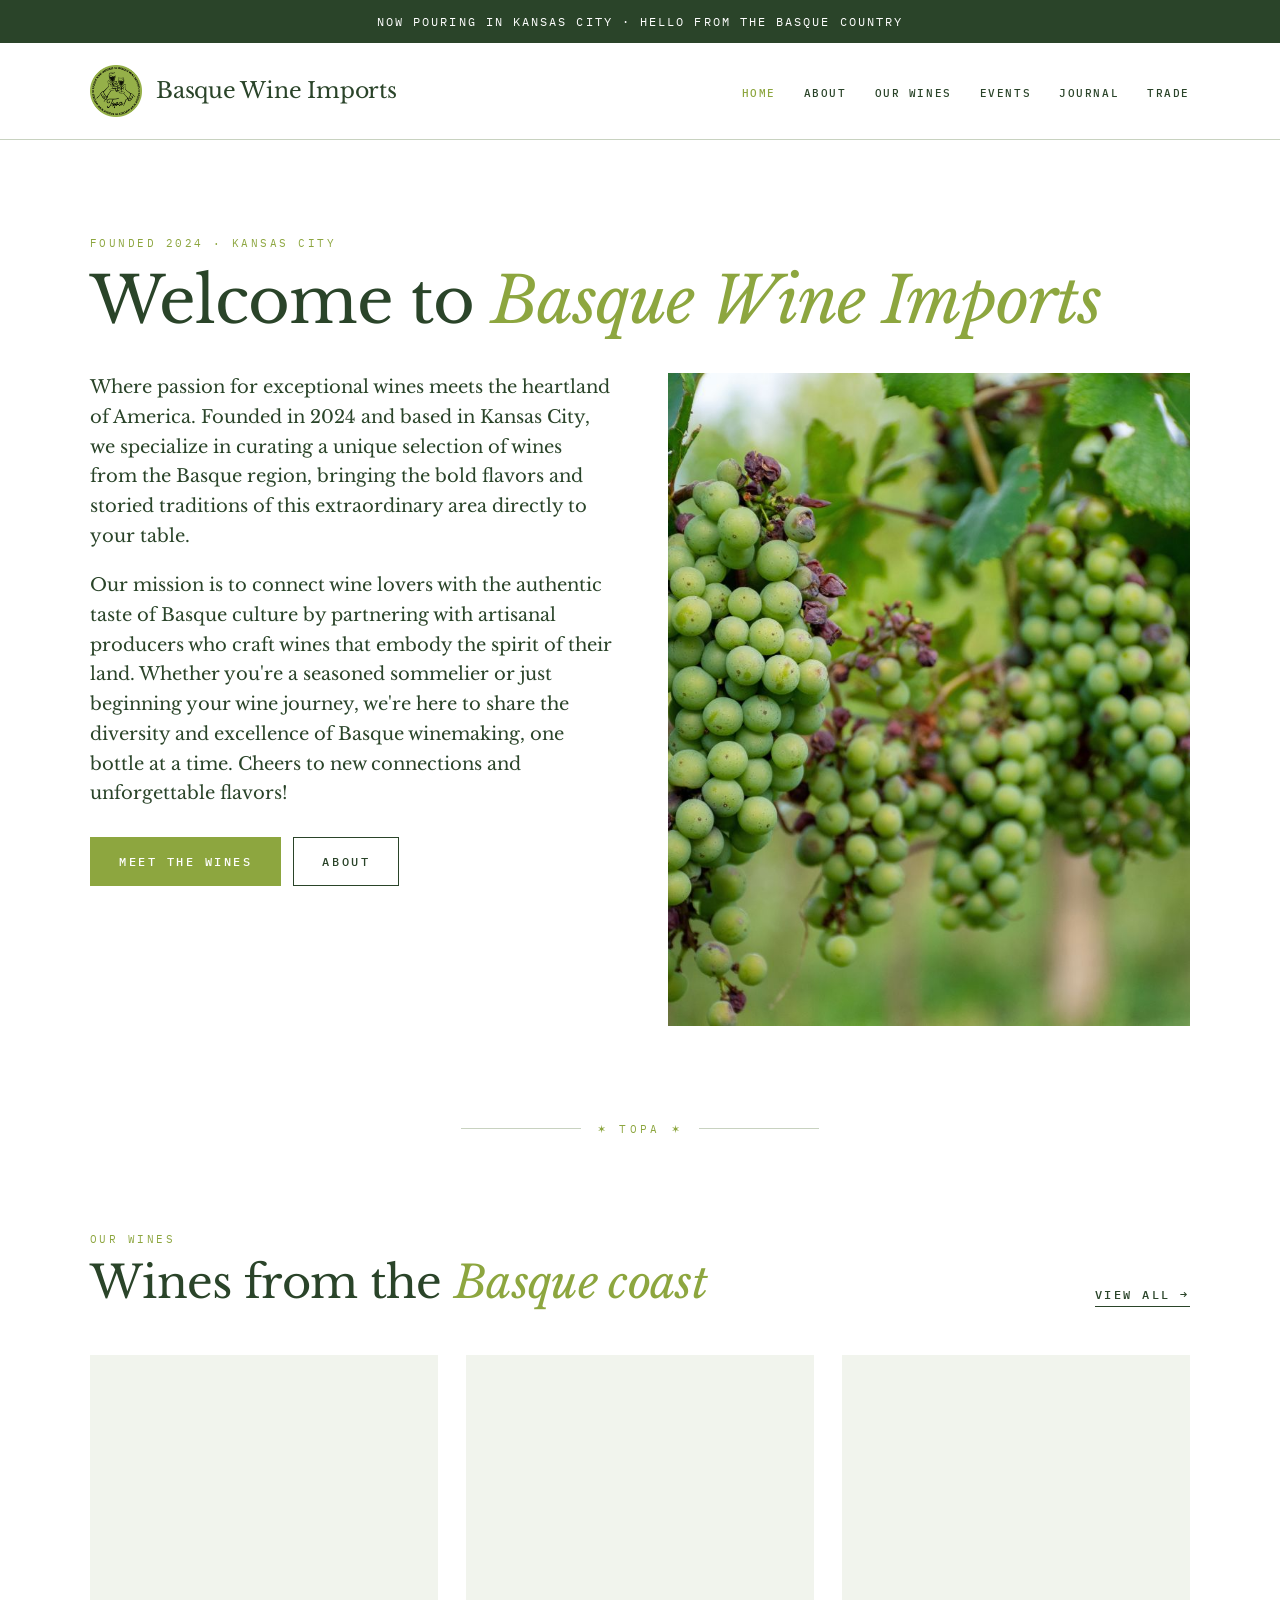
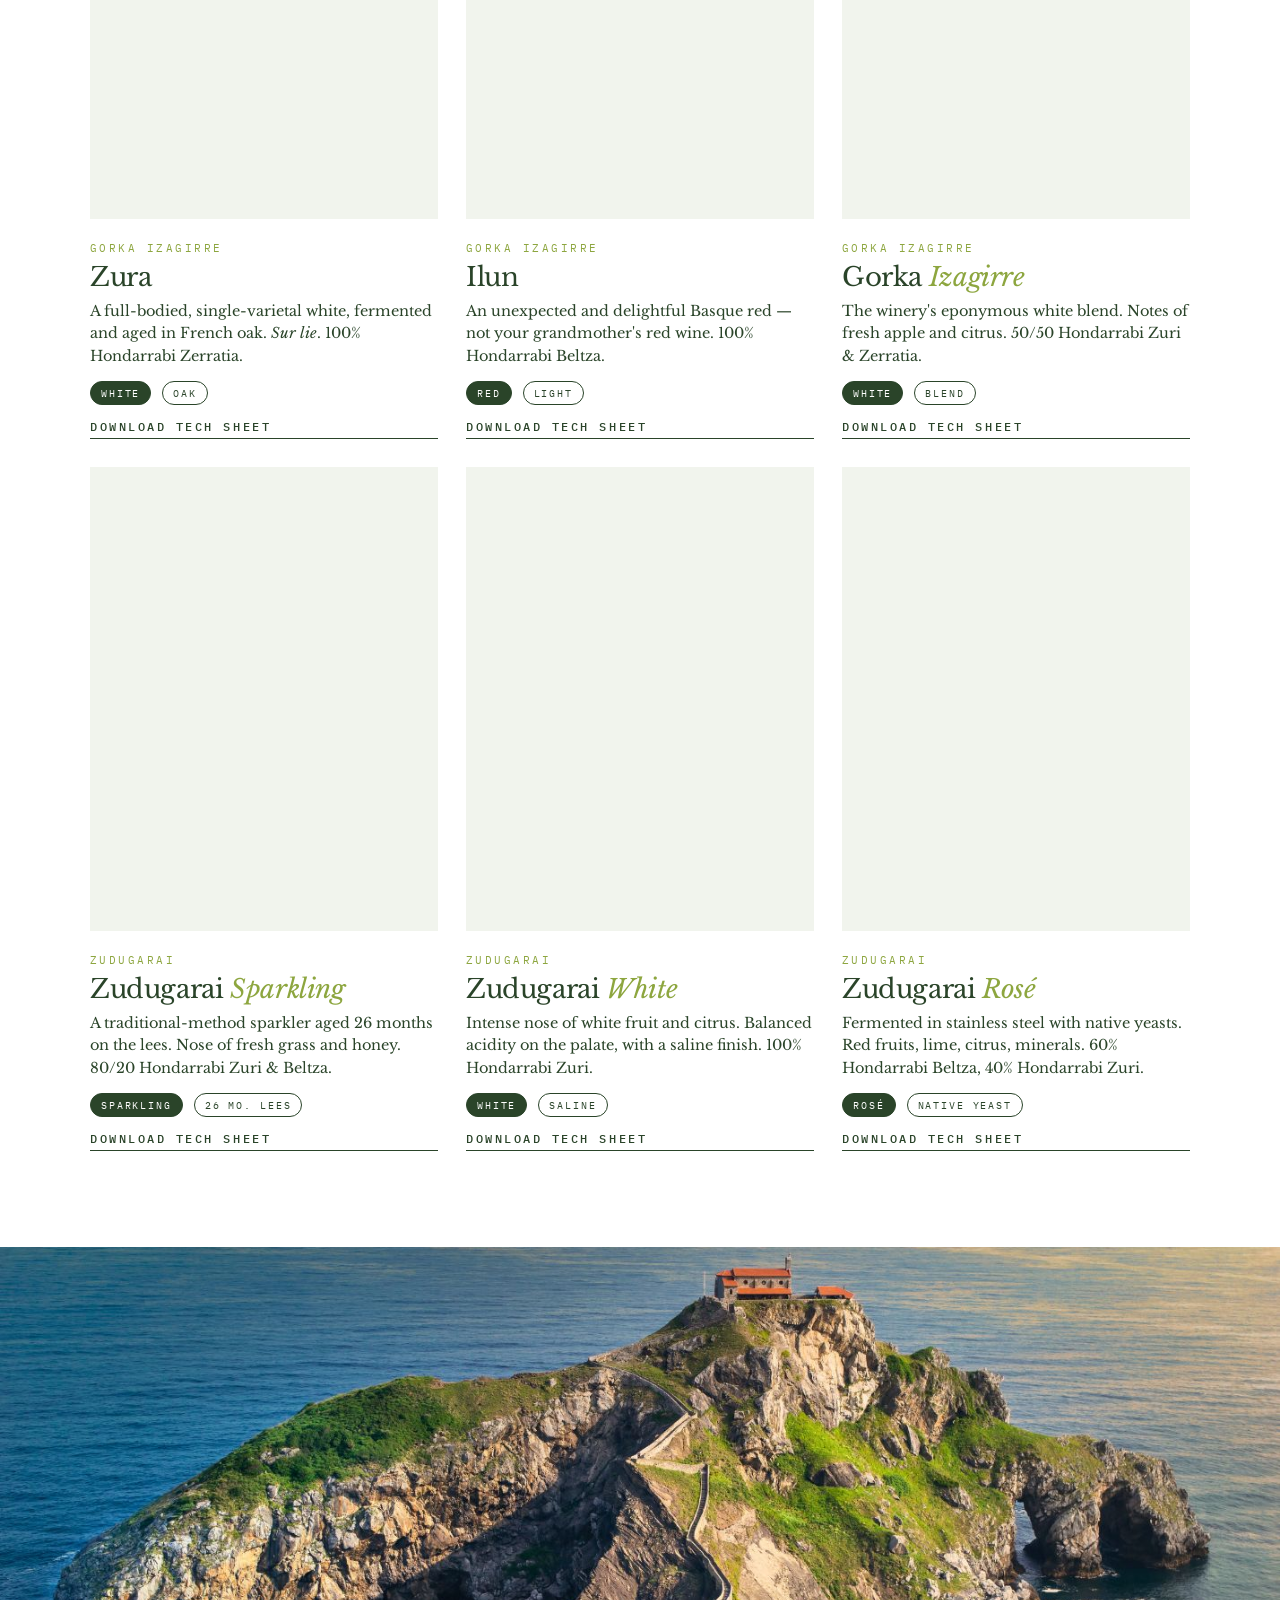
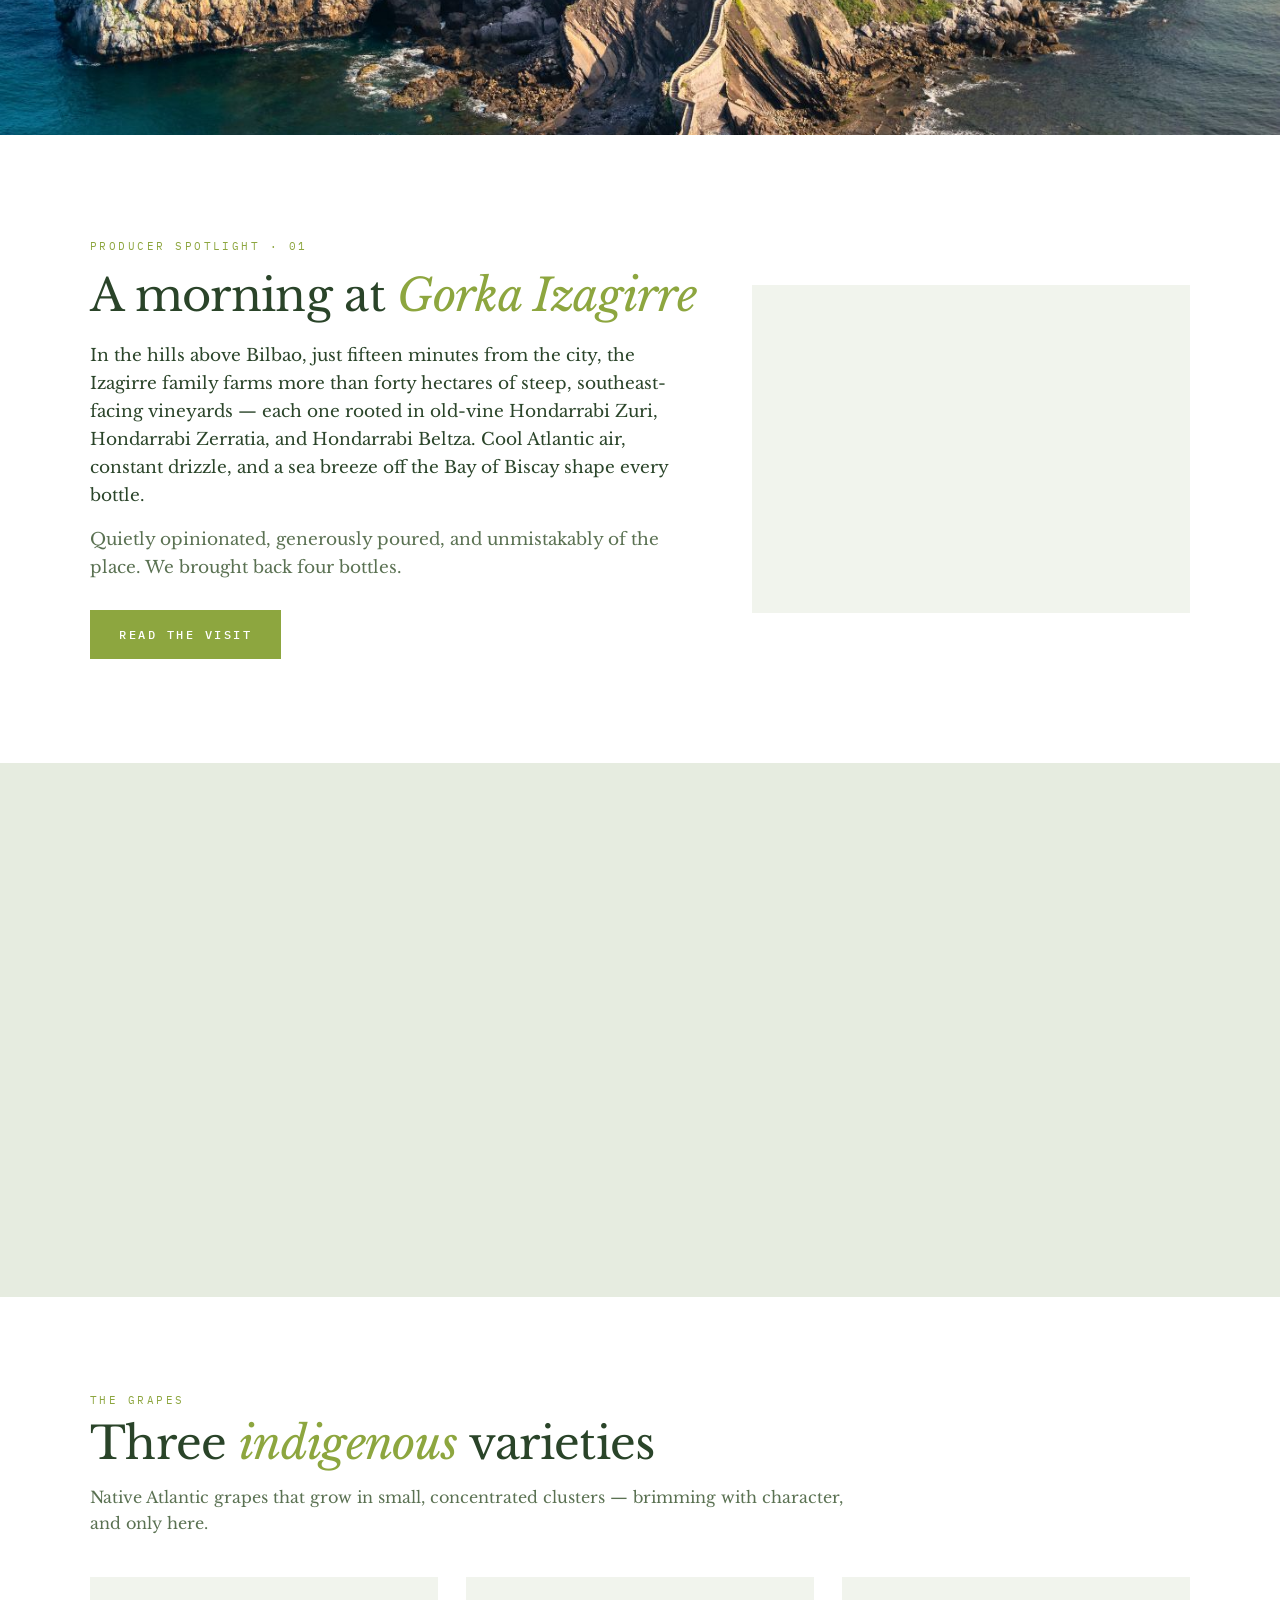
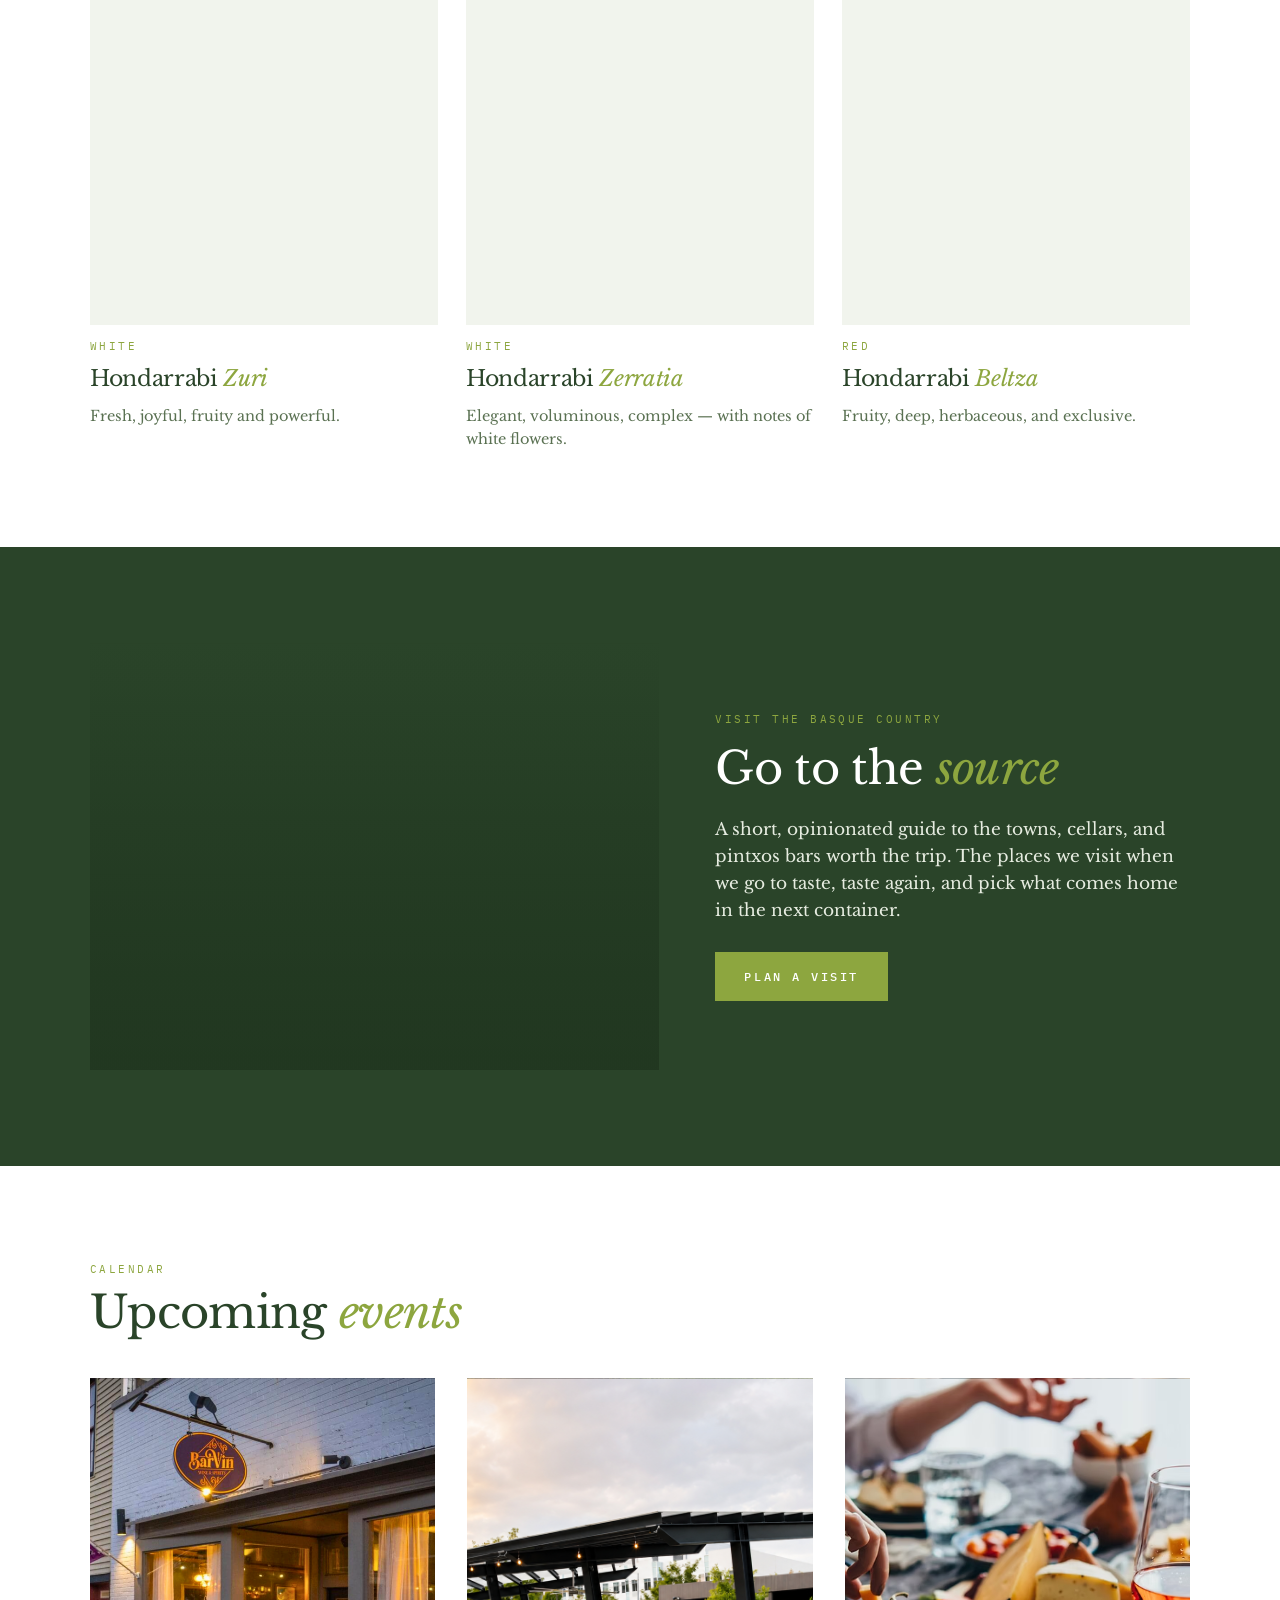
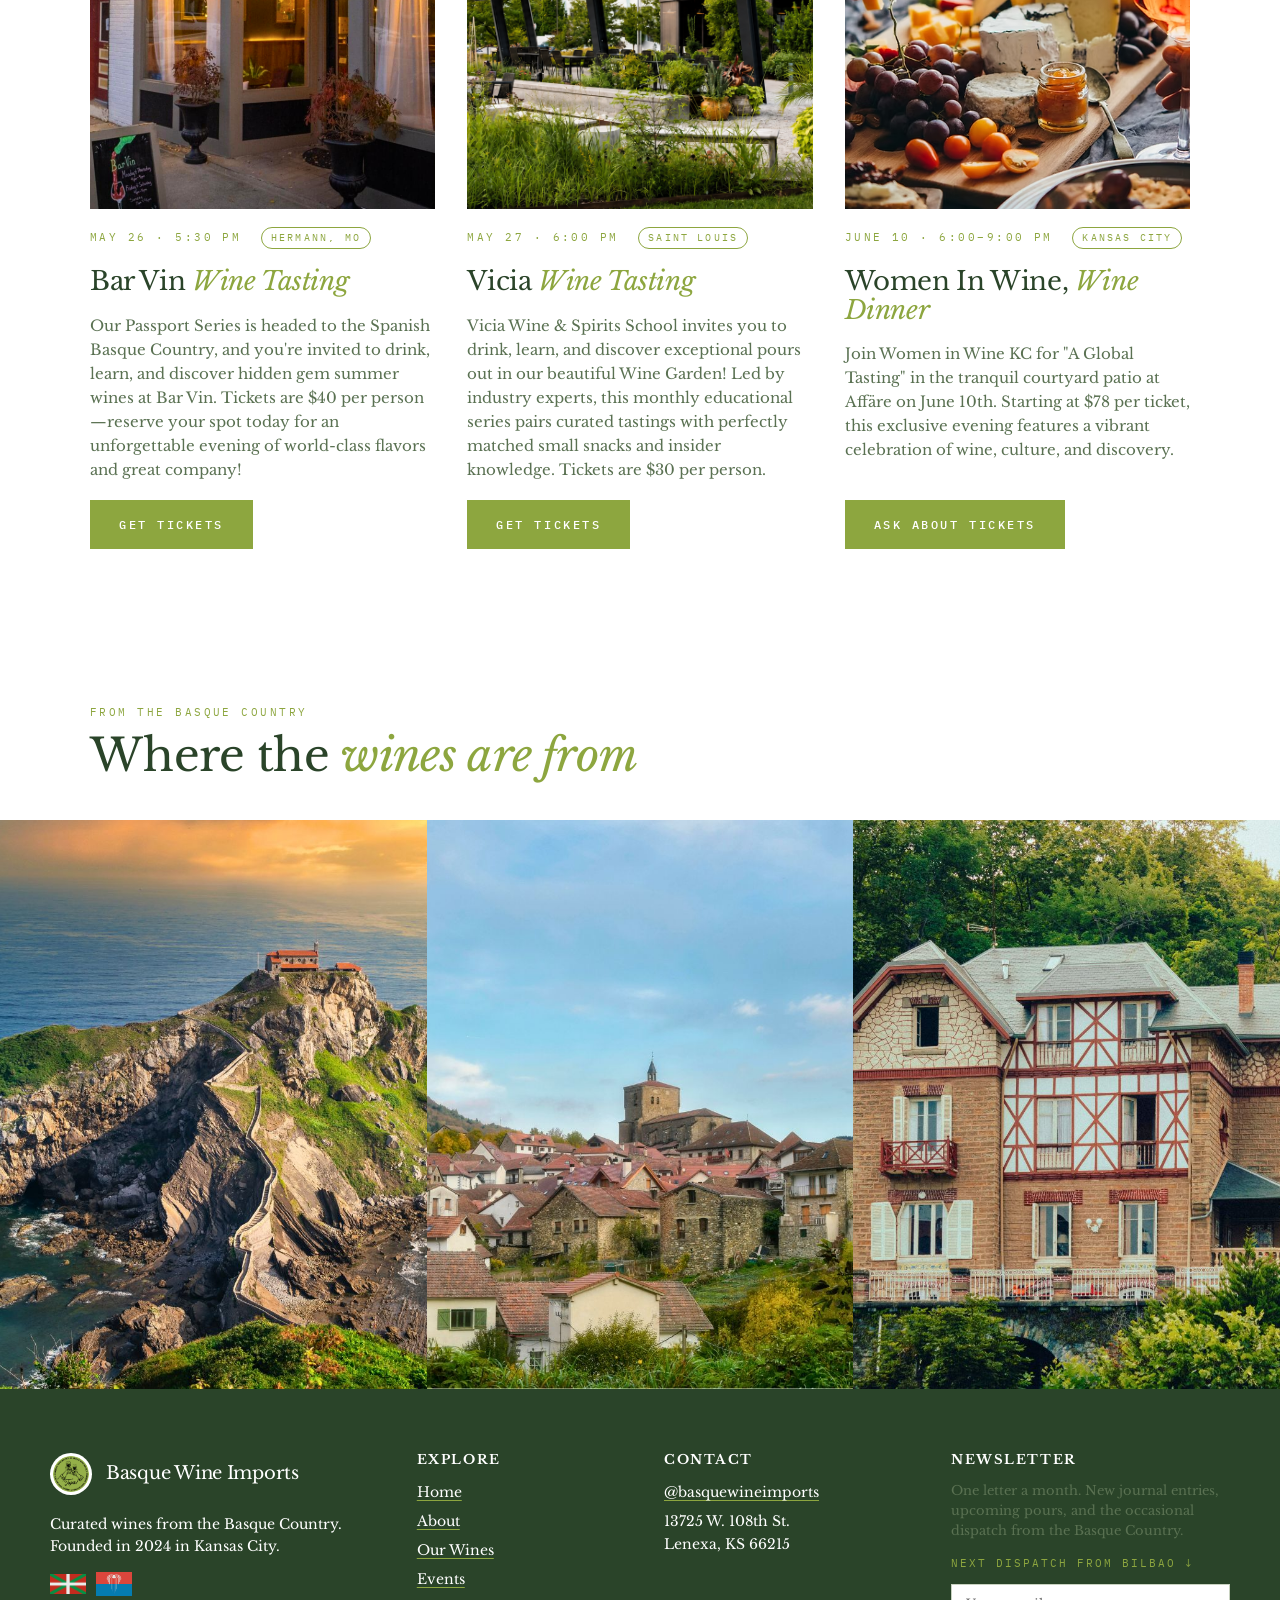
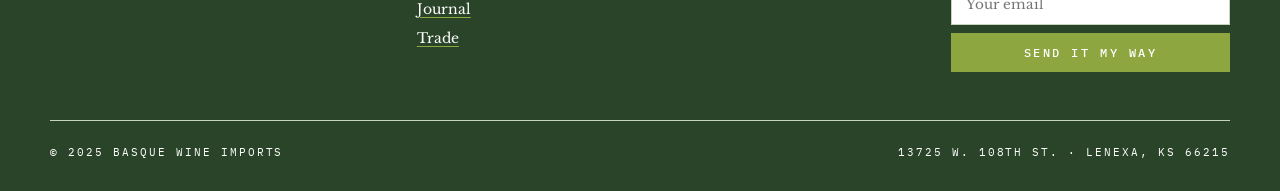
==== commit b9a3d84d: "Add files via upload" ====
--- a/index.html
+++ b/index.html
@@ -38,6 +38,7 @@
       <div class="nav-item"><a href="wines.html">Our Wines</a></div>
       <div class="nav-item"><a href="events.html">Events</a></div>
       <div class="nav-item"><a href="blog.html">Journal</a></div>
+      <div class="nav-item"><a href="trade.html">Trade</a></div>
     </nav>
   </div>
 </header>
@@ -244,7 +245,7 @@
 
       <article style="display:flex; flex-direction:column; gap: 18px;">
         <div style="aspect-ratio: 4/5; background: #F1F4ED url('assets/bar-vin.jpg') center/cover;"></div>
-        <code style="display:block;">May 26 · 5:30 PM</code>
+        <code style="display:block;">May 26 · 5:30 PM <span class="city-tag">Hermann, MO</span></code>
         <h3 style="font-size: 26px; margin: 0;">Bar Vin <em>Wine Tasting</em></h3>
         <p style="margin: 0; font-size: 15px; line-height: 1.6; color:#5A7152;">Our Passport Series is headed to the Spanish Basque Country, and you're invited to drink, learn, and discover hidden gem summer wines at Bar Vin. Tickets are $40 per person—reserve your spot today for an unforgettable evening of world-class flavors and great company!</p>
         <div style="margin-top: auto;">
@@ -254,7 +255,7 @@
 
       <article style="display:flex; flex-direction:column; gap: 18px;">
         <div style="aspect-ratio: 4/5; background: #F1F4ED url('assets/vicia-garden.jpg') center/cover;"></div>
-        <code style="display:block;">May 27 · 6:00 PM</code>
+        <code style="display:block;">May 27 · 6:00 PM <span class="city-tag">Saint Louis</span></code>
         <h3 style="font-size: 26px; margin: 0;">Vicia <em>Wine Tasting</em></h3>
         <p style="margin: 0; font-size: 15px; line-height: 1.6; color:#5A7152;">Vicia Wine &amp; Spirits School invites you to drink, learn, and discover exceptional pours out in our beautiful Wine Garden! Led by industry experts, this monthly educational series pairs curated tastings with perfectly matched small snacks and insider knowledge. Tickets are $30 per person.</p>
         <div style="margin-top: auto;">
@@ -264,7 +265,7 @@
 
       <article style="display:flex; flex-direction:column; gap: 18px;">
         <div style="aspect-ratio: 4/5; background: #F1F4ED url('assets/women-in-wine.avif') center/cover;"></div>
-        <code style="display:block;">June 10 · 6:00–9:00 PM</code>
+        <code style="display:block;">June 10 · 6:00–9:00 PM <span class="city-tag">Kansas City</span></code>
         <h3 style="font-size: 26px; margin: 0;">Women In Wine, <em>Wine Dinner</em></h3>
         <p style="margin: 0; font-size: 15px; line-height: 1.6; color:#5A7152;">Join Women in Wine KC for "A Global Tasting" in the tranquil courtyard patio at Affäre on June 10th. Starting at $78 per ticket, this exclusive evening features a vibrant celebration of wine, culture, and discovery.</p>
         <div style="margin-top: auto;">
@@ -315,6 +316,7 @@
         <p style="margin: 6px 0; font-size: 14px;"><a href="wines.html">Our Wines</a></p>
         <p style="margin: 6px 0; font-size: 14px;"><a href="events.html">Events</a></p>
         <p style="margin: 6px 0; font-size: 14px;"><a href="blog.html">Journal</a></p>
+        <p style="margin: 6px 0; font-size: 14px;"><a href="trade.html">Trade</a></p>
       </div>
       <div>
         <h4 style="font-size: 13px; margin: 0 0 14px; letter-spacing: 0.12em; text-transform: uppercase;">Contact</h4>
@@ -324,10 +326,11 @@
       <div>
         <h4 style="font-size: 13px; margin: 0 0 14px; letter-spacing: 0.12em; text-transform: uppercase;">Newsletter</h4>
         <p style="font-size: 13px; line-height: 1.55; margin: 0 0 12px; color:#5A7152;">One letter a month. New journal entries, upcoming pours, and the occasional dispatch from the Basque Country.</p>
+        <p style="font-family:'IBM Plex Mono', monospace; font-size: 11px; letter-spacing: 0.18em; text-transform: uppercase; color:#8DA63F; margin: 0 0 12px;">Next dispatch from Bilbao &darr;</p>
         <div class="form-wrapper newsletter-form">
           <div style="display:flex; flex-direction: column; gap: 8px;">
             <input class="newsletter-input" type="email" placeholder="Your email" style="width:100%; padding: 0.7rem 0.85rem !important; font-size: 0.85rem !important;" />
-            <button class="btn btn--primary btn--small" type="button" style="padding: 0.7rem 1rem !important;">Join</button>
+            <button class="btn btn--primary btn--small" type="button" style="padding: 0.7rem 1rem !important;">Send it my way</button>
           </div>
         </div>
       </div>
--- a/styles.css
+++ b/styles.css
@@ -304,3 +304,67 @@
   background: var(--moss);
   color: var(--white);
 }
+
+/* ---------- Layout: wrap & page sections ---------- */
+
+.wrap {
+  max-width: 1180px;
+  margin: 0 auto;
+  padding-left: 40px;
+  padding-right: 40px;
+  width: 100%;
+}
+
+.page-section {
+  padding-top: 96px;
+  padding-bottom: 96px;
+}
+.page-section.light { background: var(--white); }
+.page-section.dark  { background: var(--forest); color: var(--white); }
+
+@media (max-width: 900px) {
+  .wrap { padding-left: 24px; padding-right: 24px; }
+  .page-section { padding-top: 64px; padding-bottom: 64px; }
+}
+
+/* ---------- Decorative rule (Topa ✶) ---------- */
+
+.bwi-rule {
+  display: flex;
+  align-items: center;
+  gap: 1rem;
+  font-family: "IBM Plex Mono", monospace;
+  font-size: 0.7rem;
+  letter-spacing: 0.3em;
+  text-transform: uppercase;
+  color: var(--moss);
+  justify-content: center;
+  margin: 2rem 0;
+}
+.bwi-rule::before,
+.bwi-rule::after {
+  content: "";
+  flex: 1;
+  height: 1px;
+  background: var(--rule);
+  max-width: 120px;
+}
+
+/* ---------- City tag pill (event cards) ---------- */
+
+.city-tag {
+  display: inline-block;
+  font-family: "IBM Plex Mono", monospace;
+  font-size: 0.62rem;
+  letter-spacing: 0.22em;
+  text-transform: uppercase;
+  padding: 3px 9px;
+  border-radius: 999px;
+  border: 1px solid var(--moss);
+  color: var(--moss);
+  background: transparent;
+  margin-left: 10px;
+  vertical-align: middle;
+  line-height: 1.4;
+  white-space: nowrap;
+}
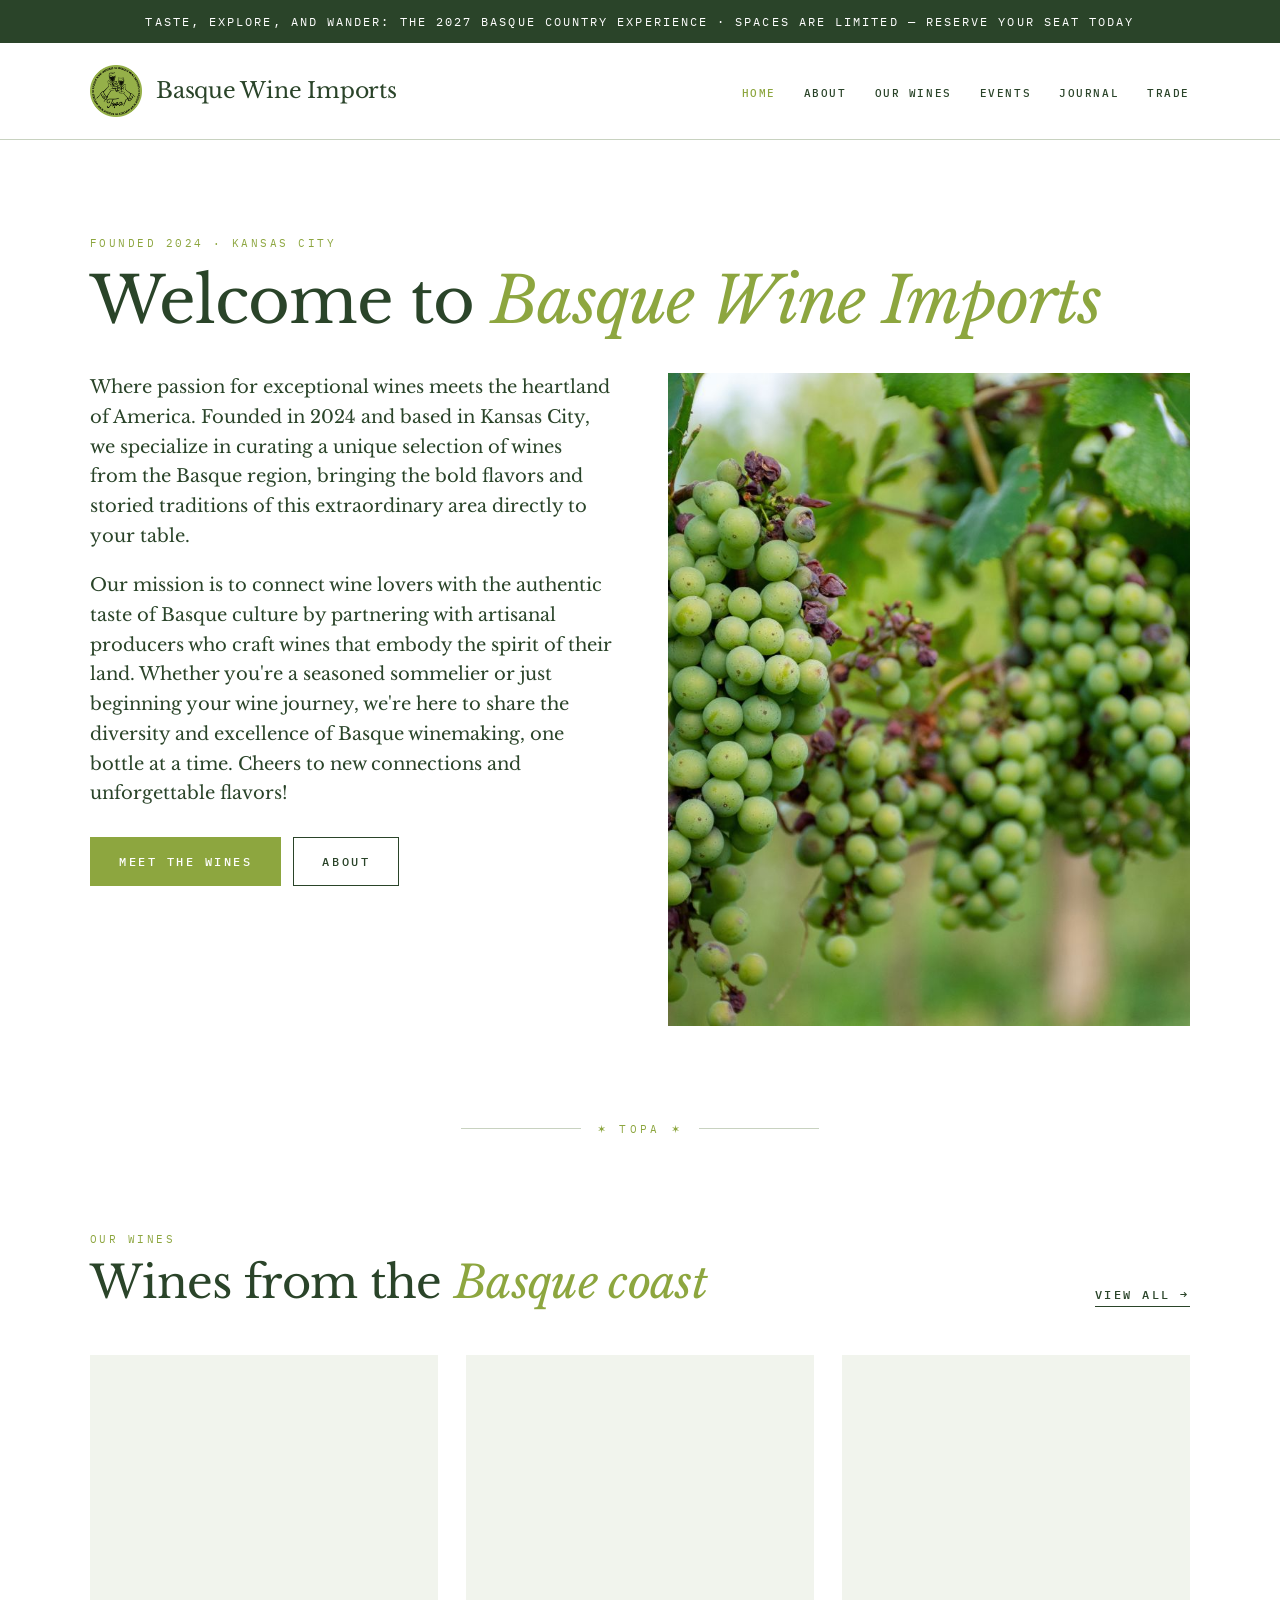
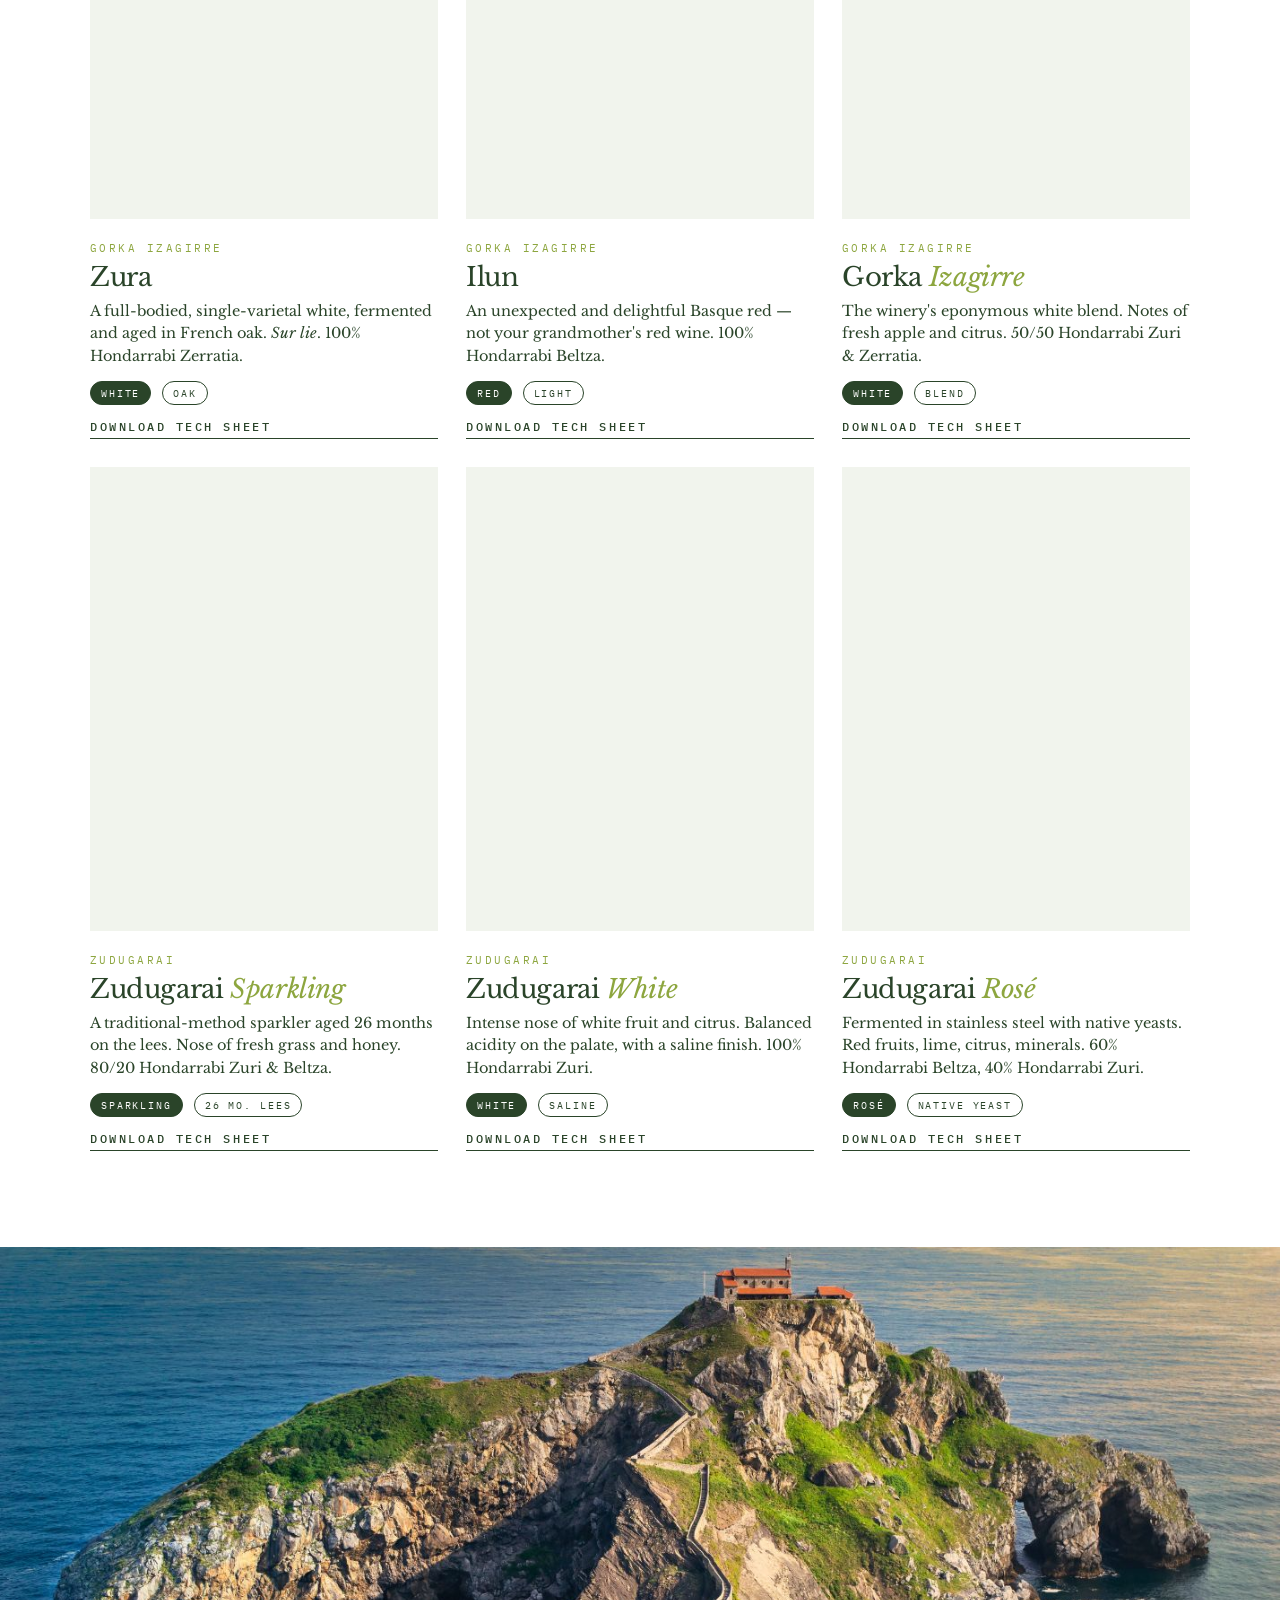
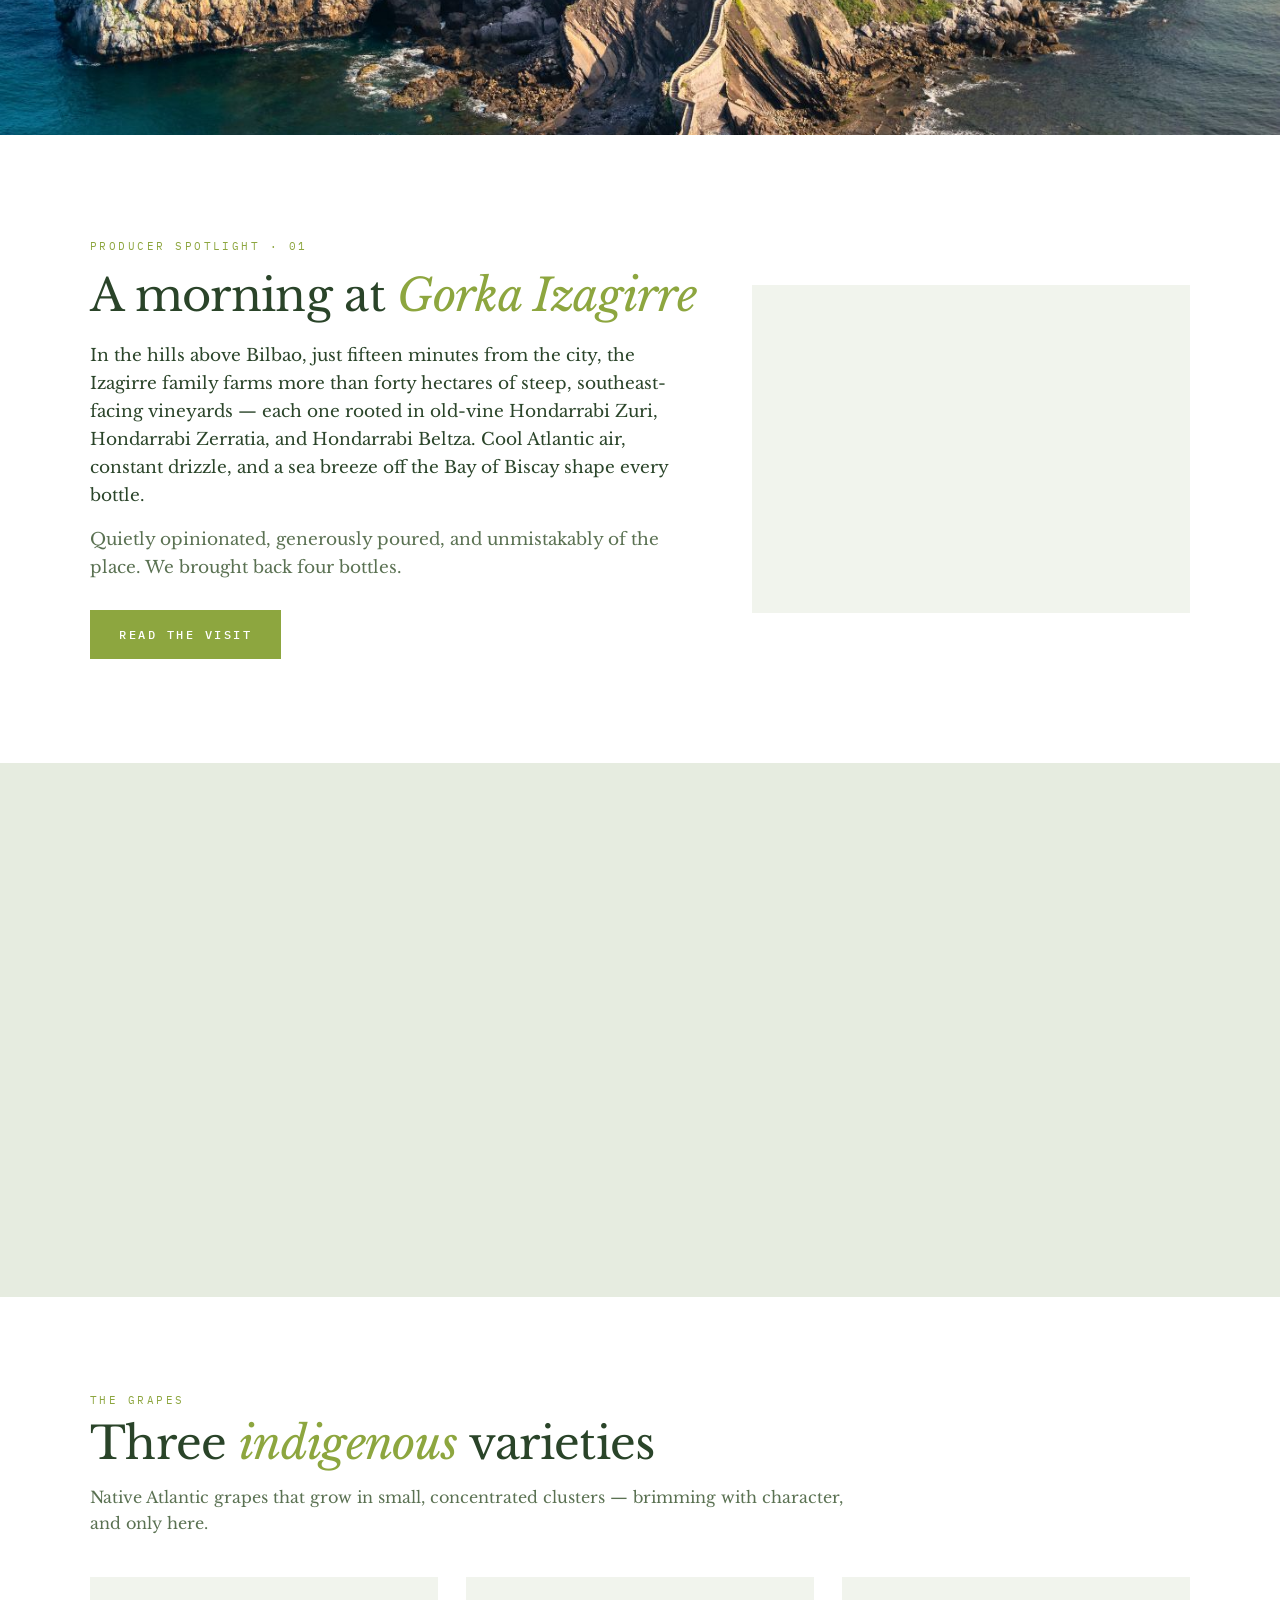
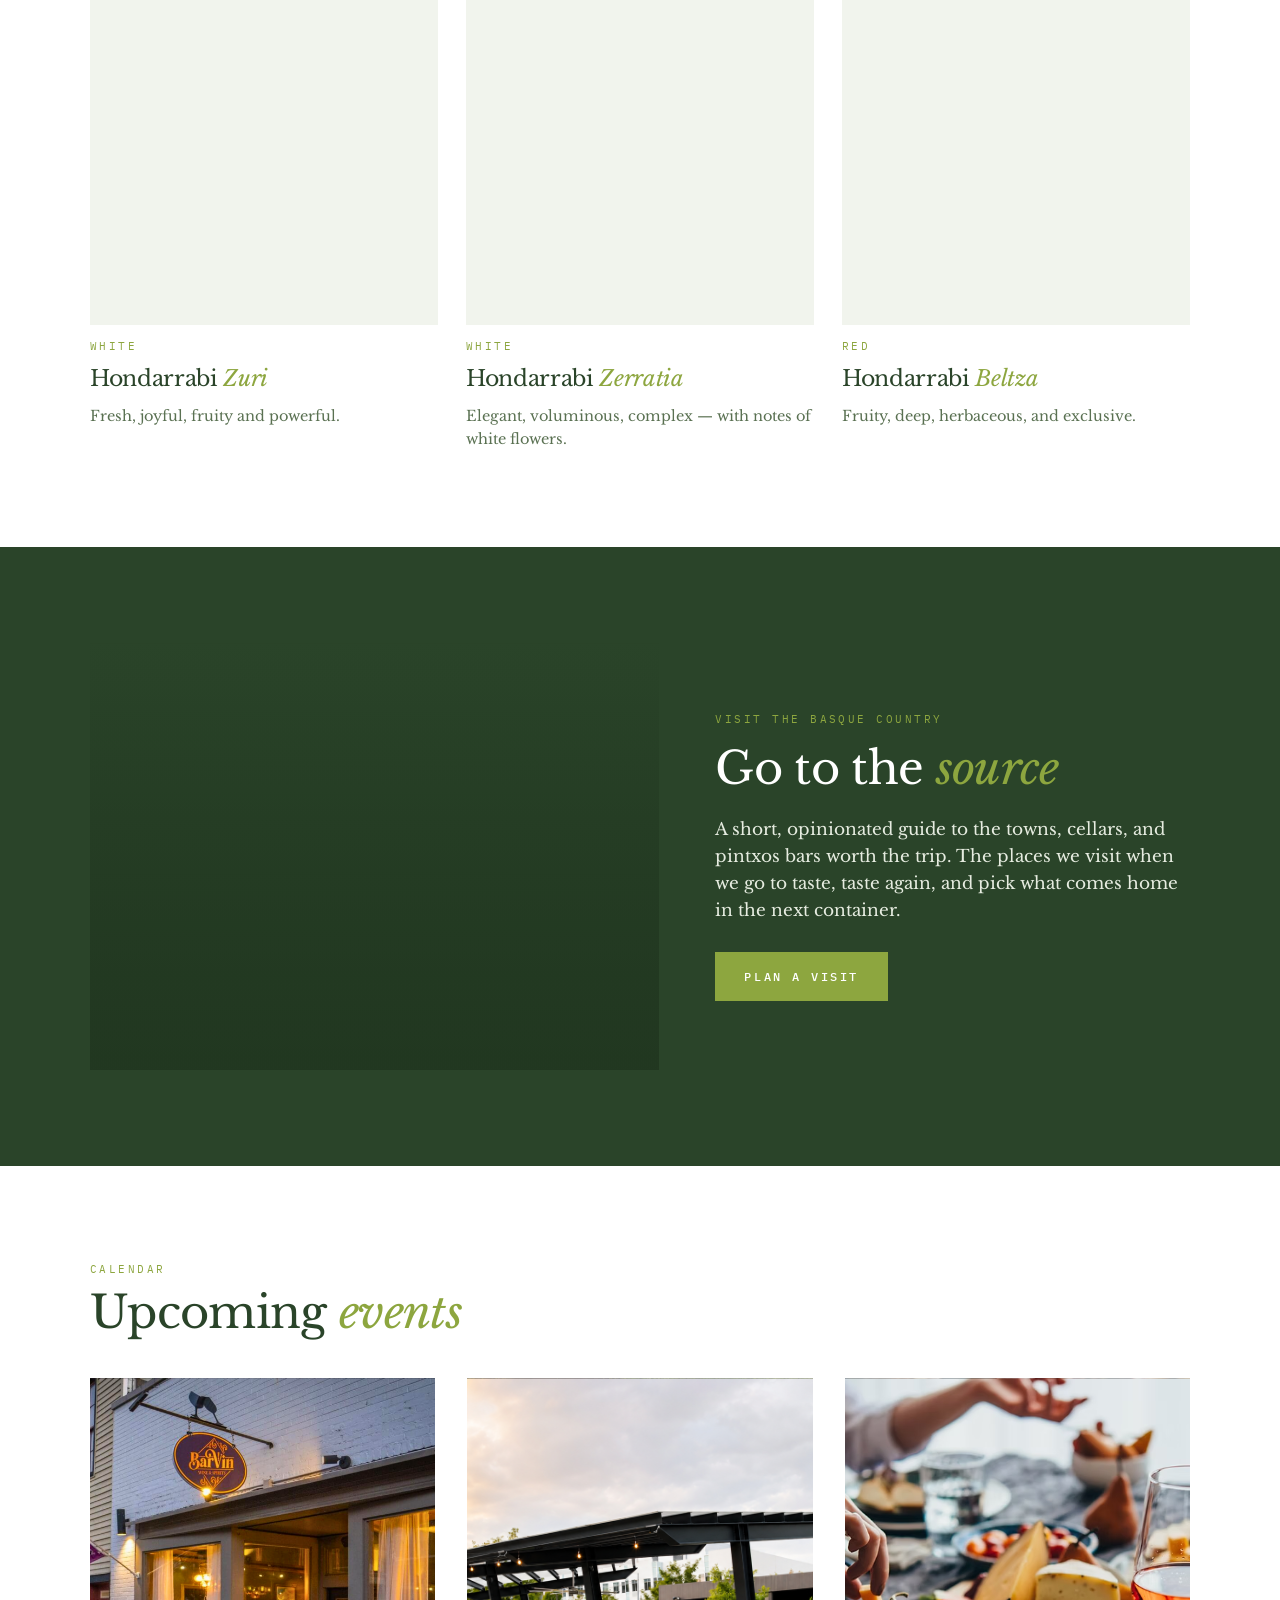
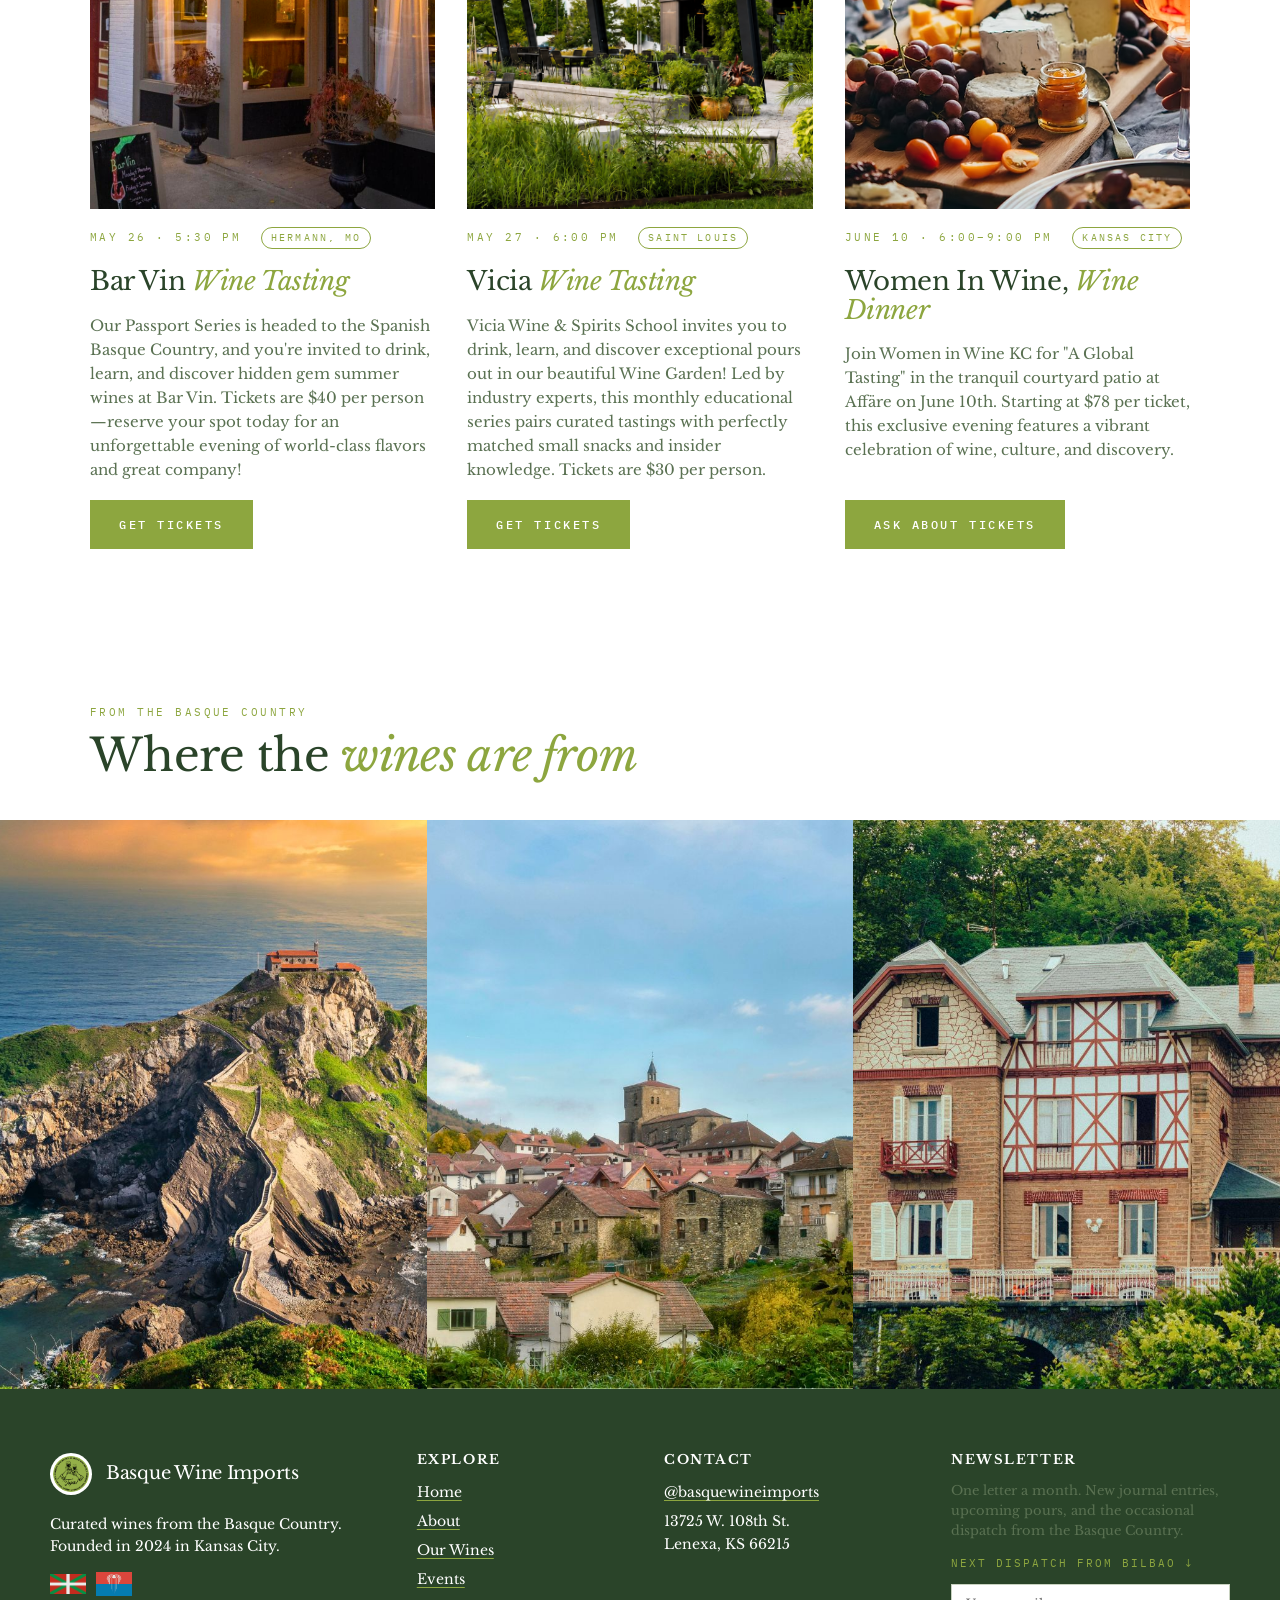
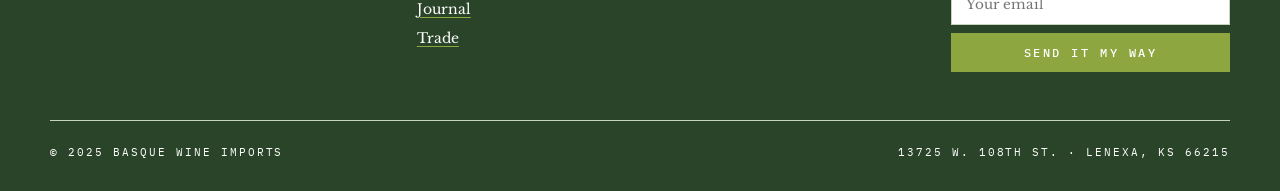
==== commit 1b444275: "Add files via upload" ====
--- a/index.html
+++ b/index.html
@@ -22,7 +22,7 @@
 
 <!-- ============ Announcement bar ============ -->
 <div class="announcement-bar">
-  <div class="wrap"><p style="margin:0; padding: 12px 0; text-align:center;">Now pouring in Kansas City · Hello from the Basque Country</p></div>
+  <div class="wrap"><p style="margin:0; padding: 12px 0; text-align:center;"><a href="blog.html#post-trip-2027" style="color: inherit; text-decoration: none; display: block;">Taste, Explore, and Wander: The 2027 Basque Country Experience · Spaces are Limited — Reserve Your Seat Today</a></p></div>
 </div>
 
 <!-- ============ Header ============ -->
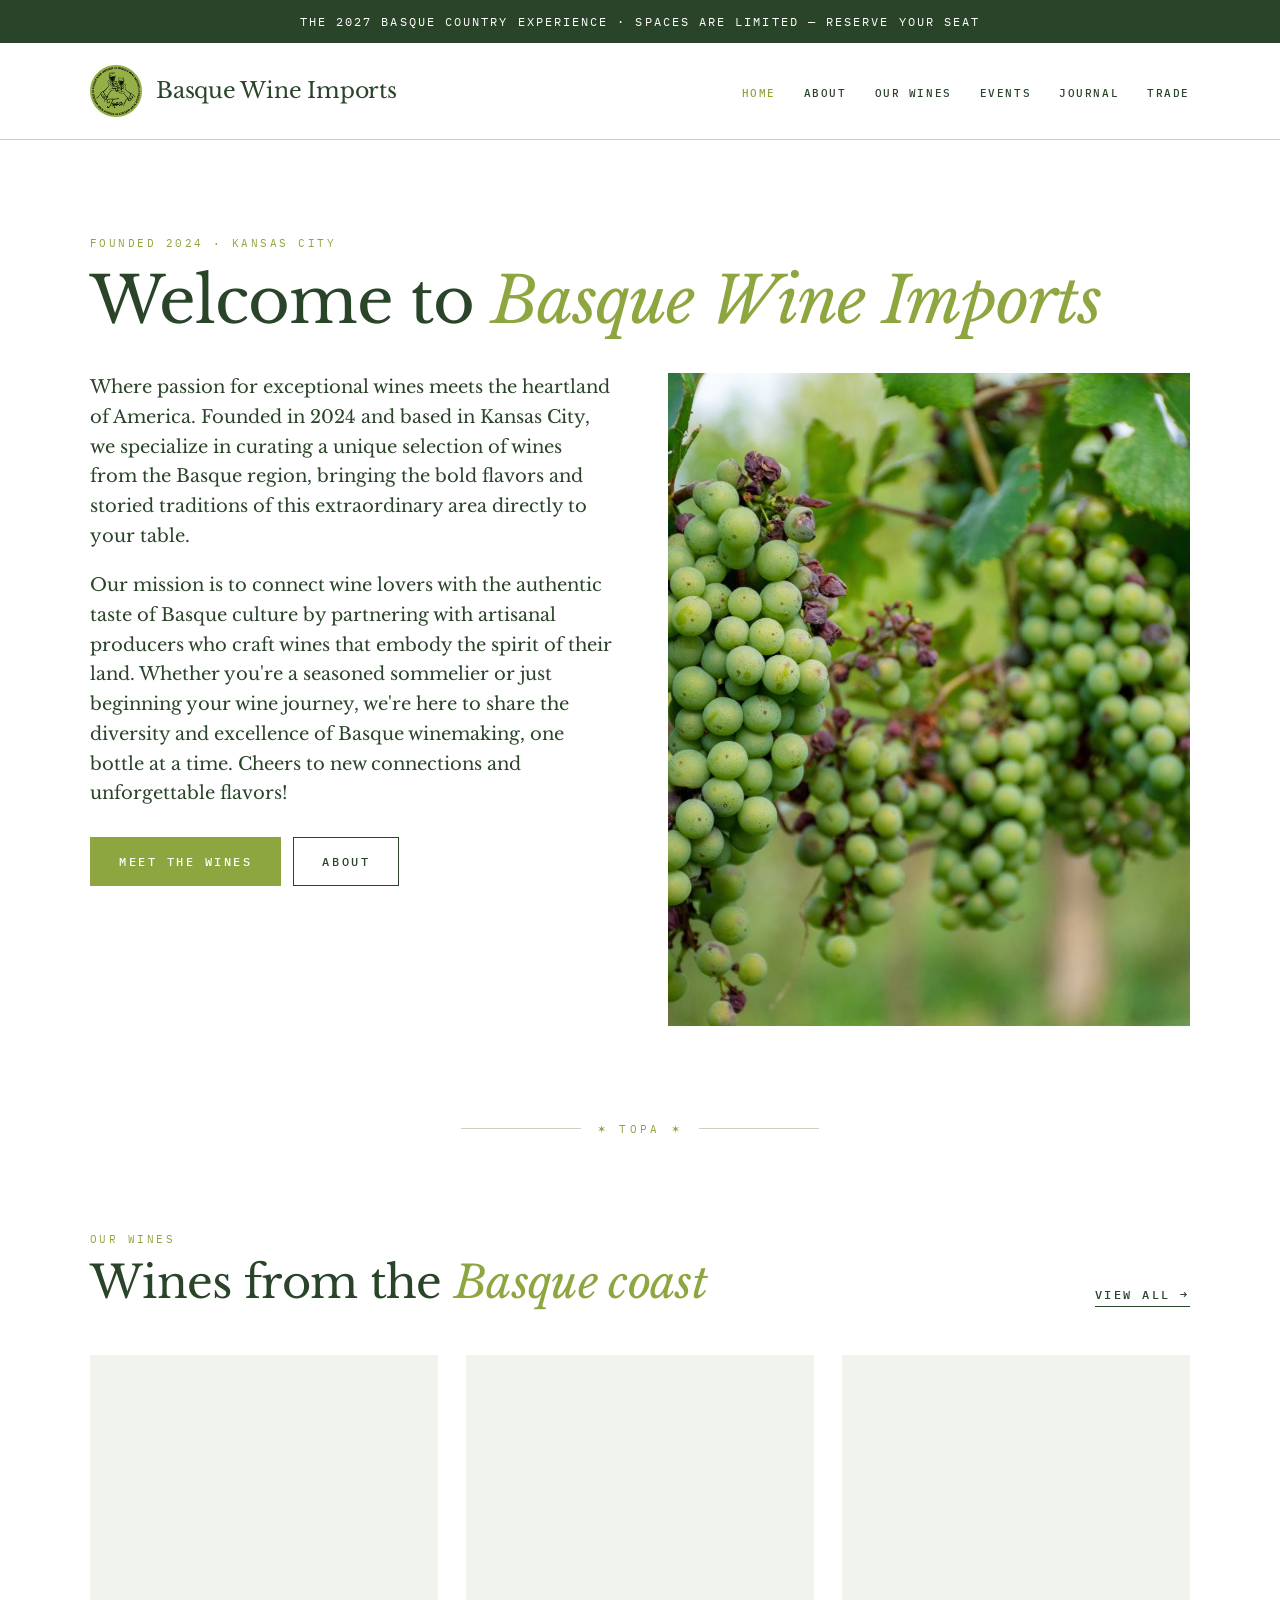
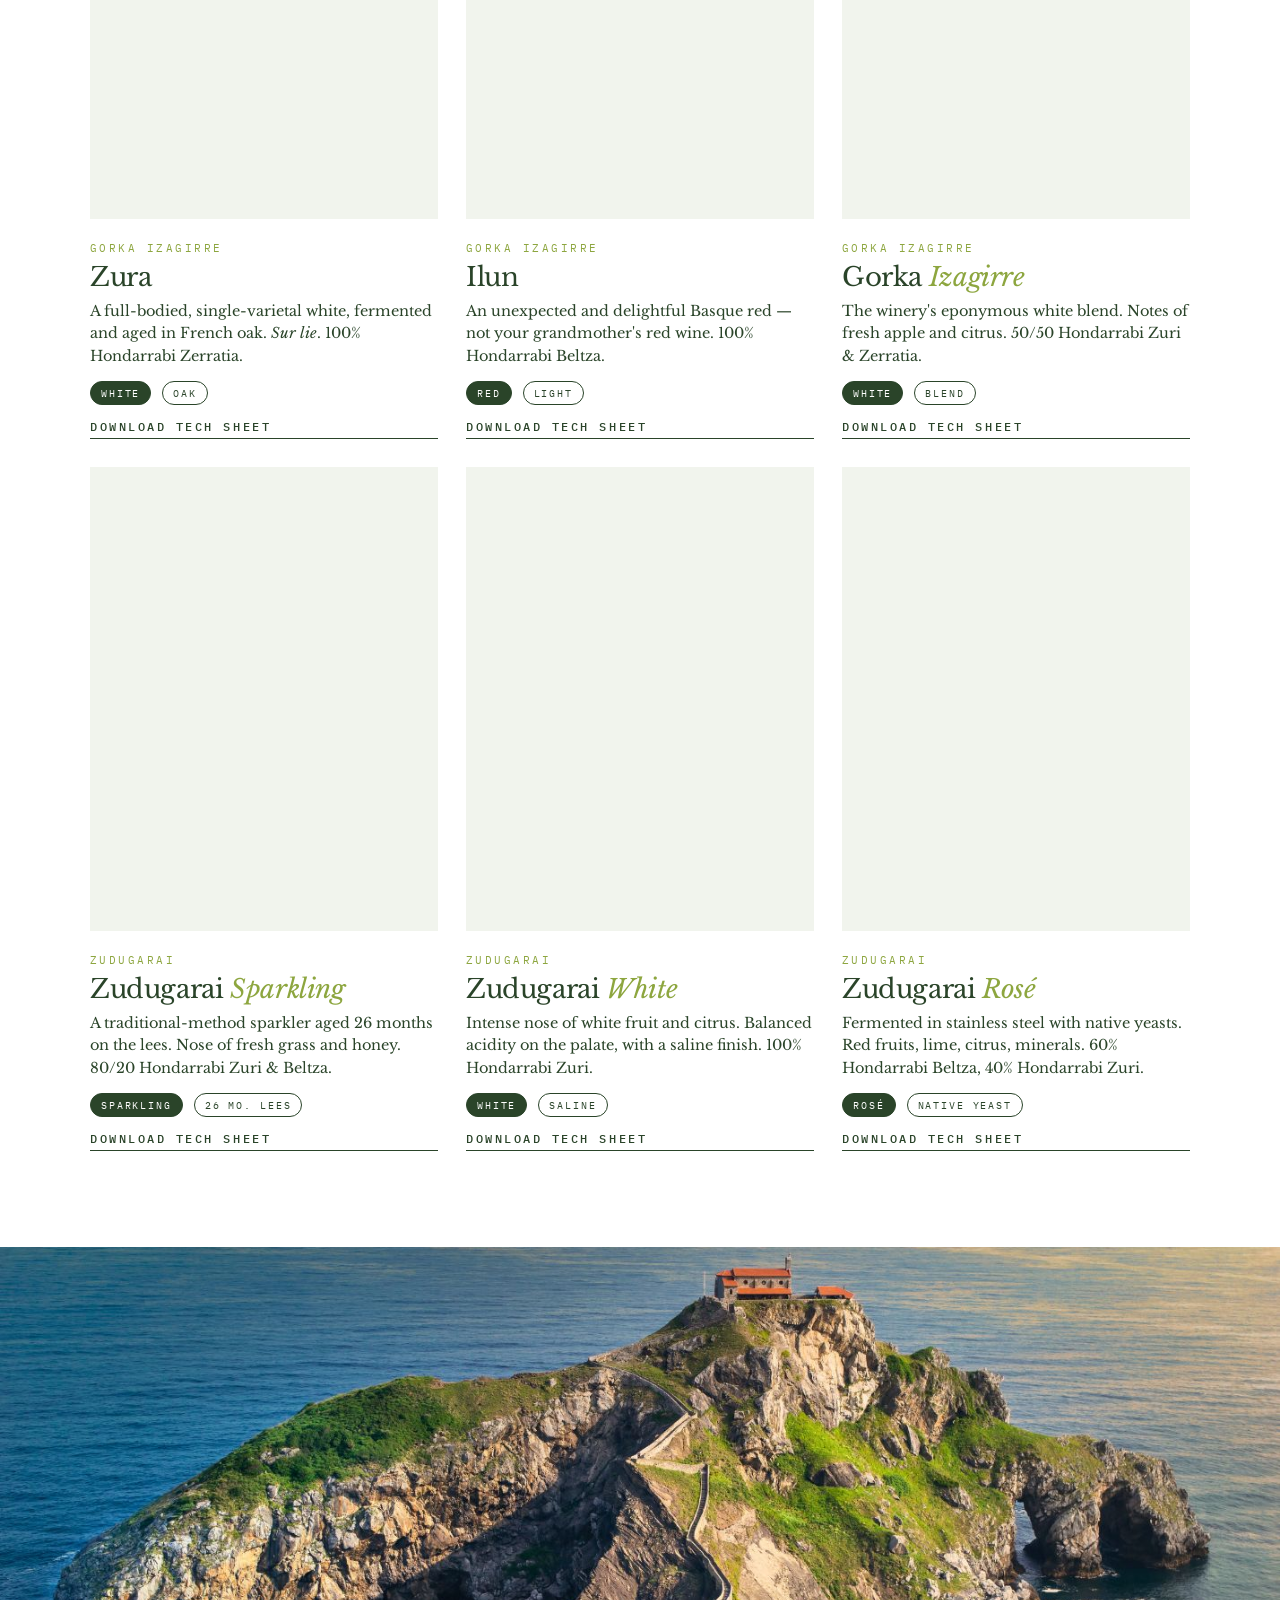
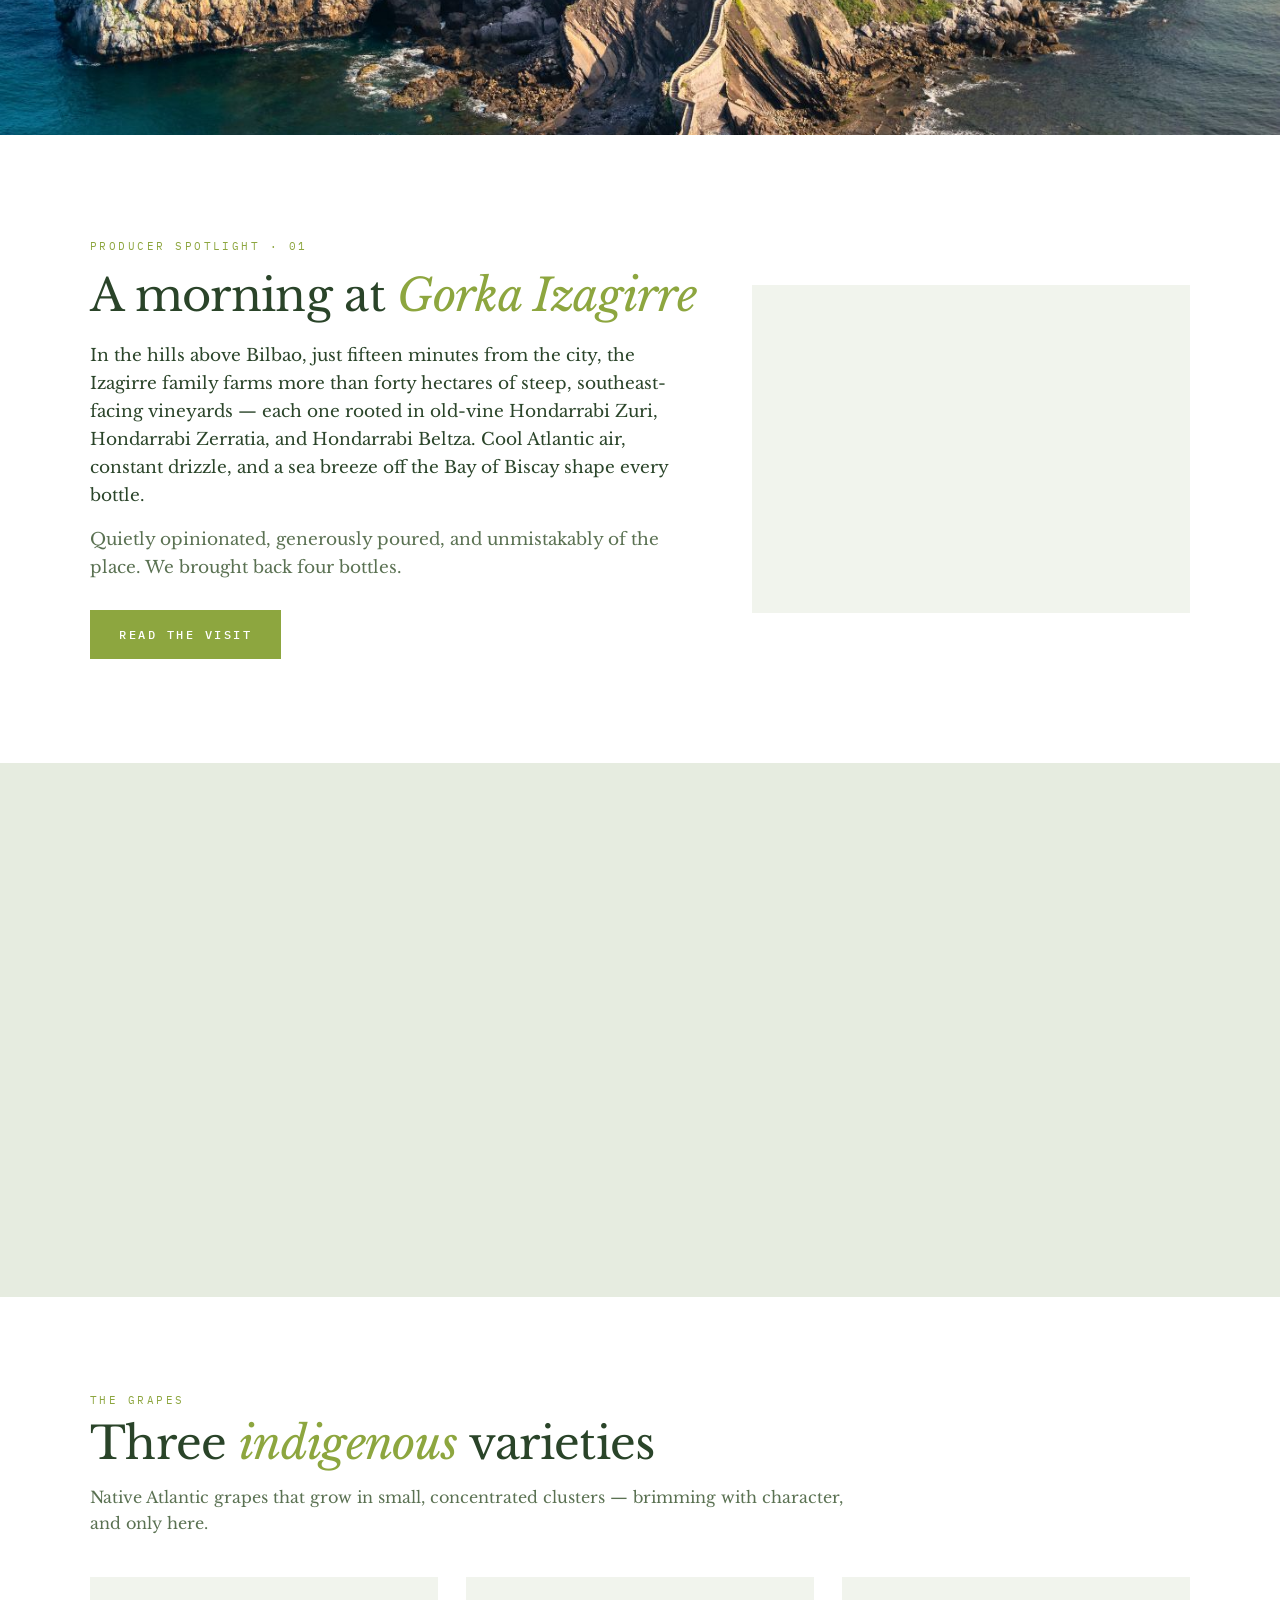
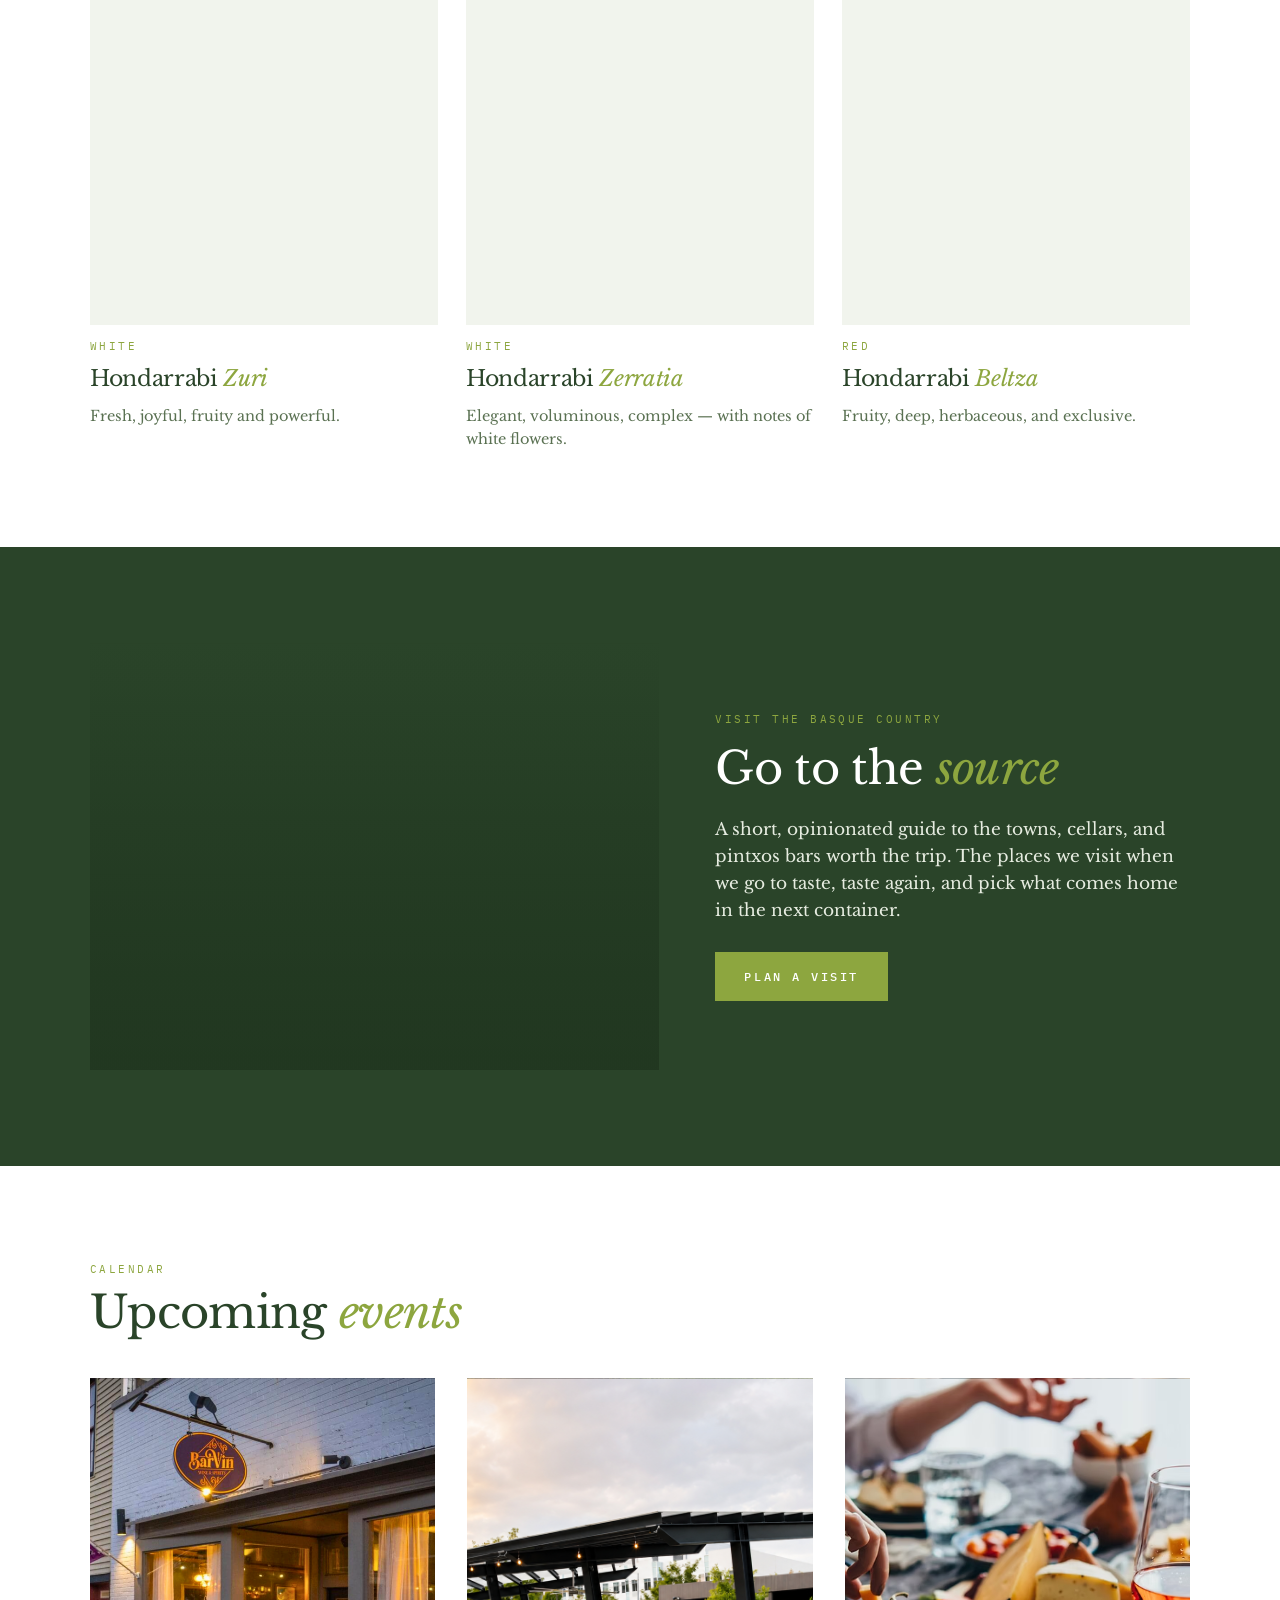
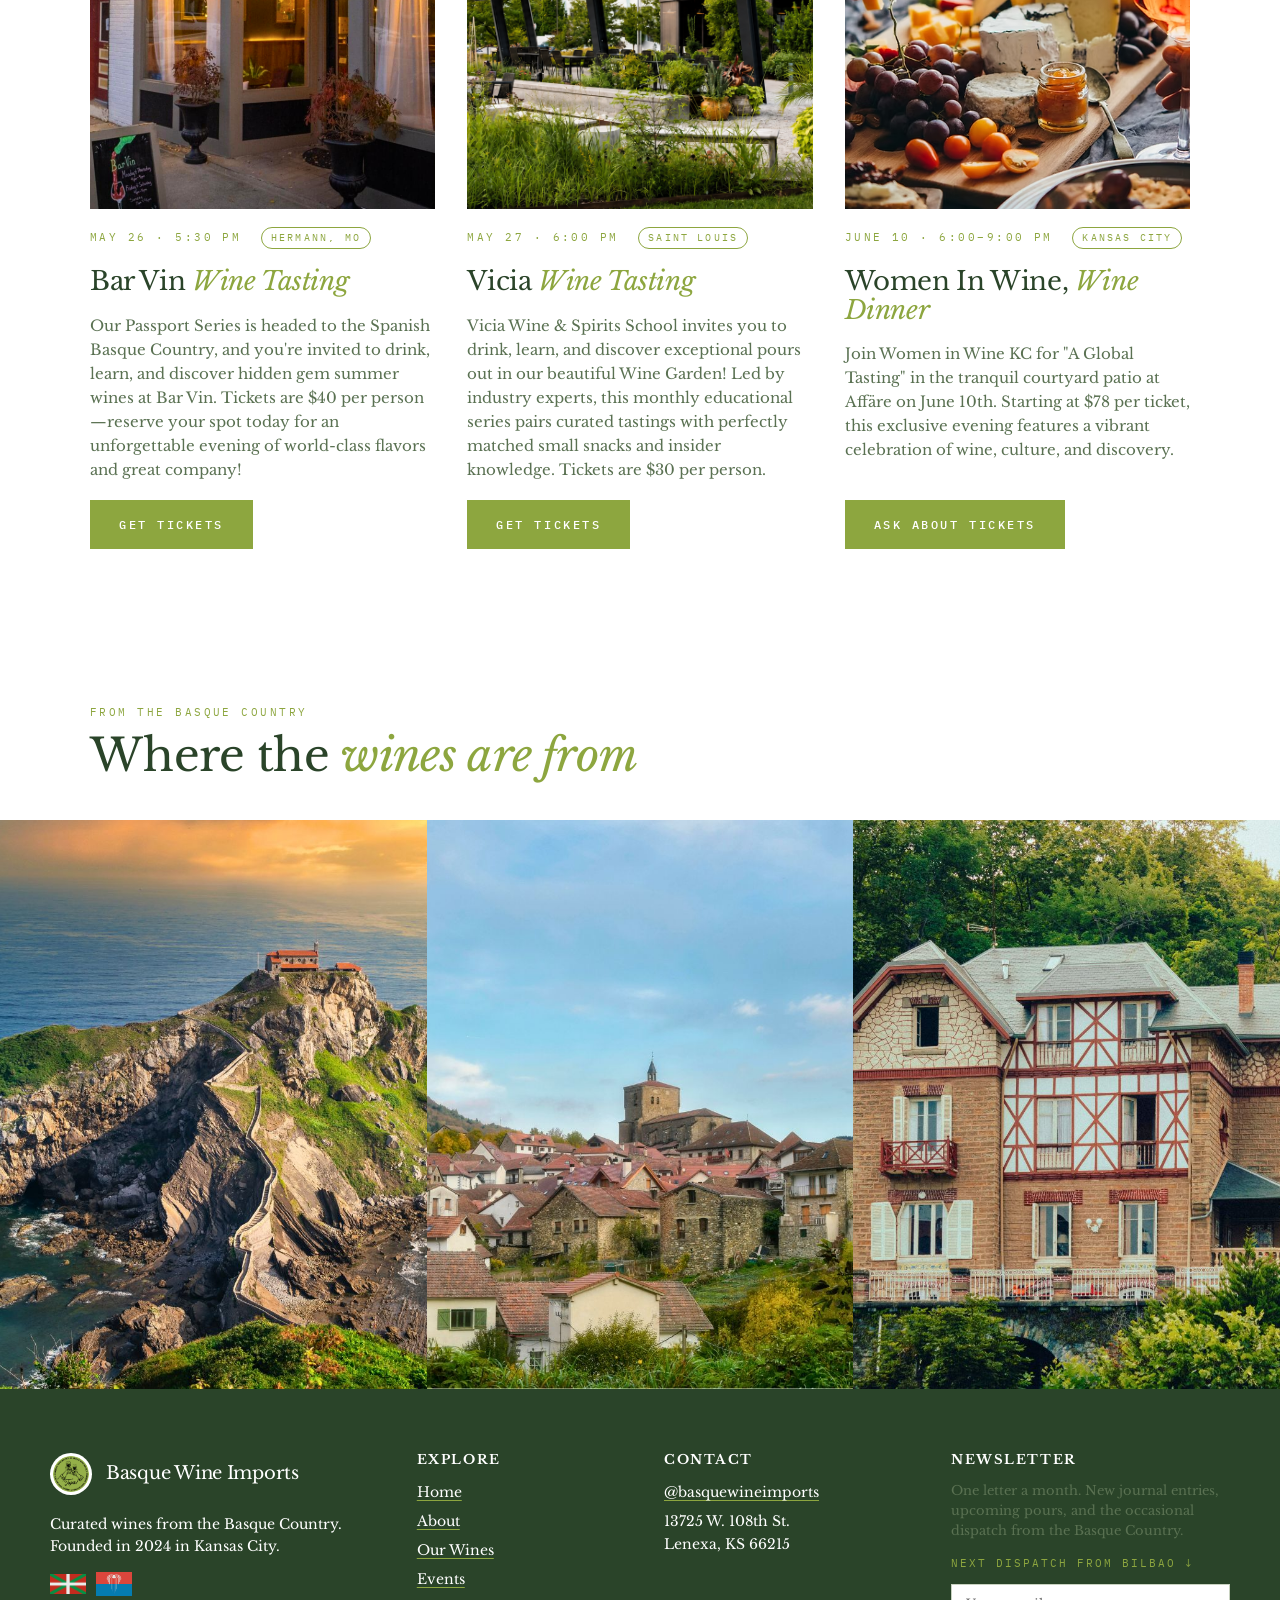
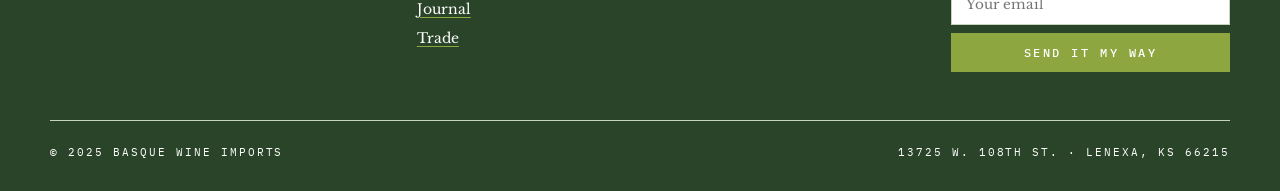
==== commit 19e0058d: "Add files via upload" ====
--- a/index.html
+++ b/index.html
@@ -22,7 +22,7 @@
 
 <!-- ============ Announcement bar ============ -->
 <div class="announcement-bar">
-  <div class="wrap"><p style="margin:0; padding: 12px 0; text-align:center;"><a href="blog.html#post-trip-2027" style="color: inherit; text-decoration: none; display: block;">Taste, Explore, and Wander: The 2027 Basque Country Experience · Spaces are Limited — Reserve Your Seat Today</a></p></div>
+  <div class="wrap"><p style="margin:0; padding: 12px 0; text-align:center;"><a href="blog.html#post-trip-2027" style="color: inherit; text-decoration: none; display: block;">The 2027 Basque Country Experience · Spaces are Limited — Reserve Your Seat</a></p></div>
 </div>
 
 <!-- ============ Header ============ -->
